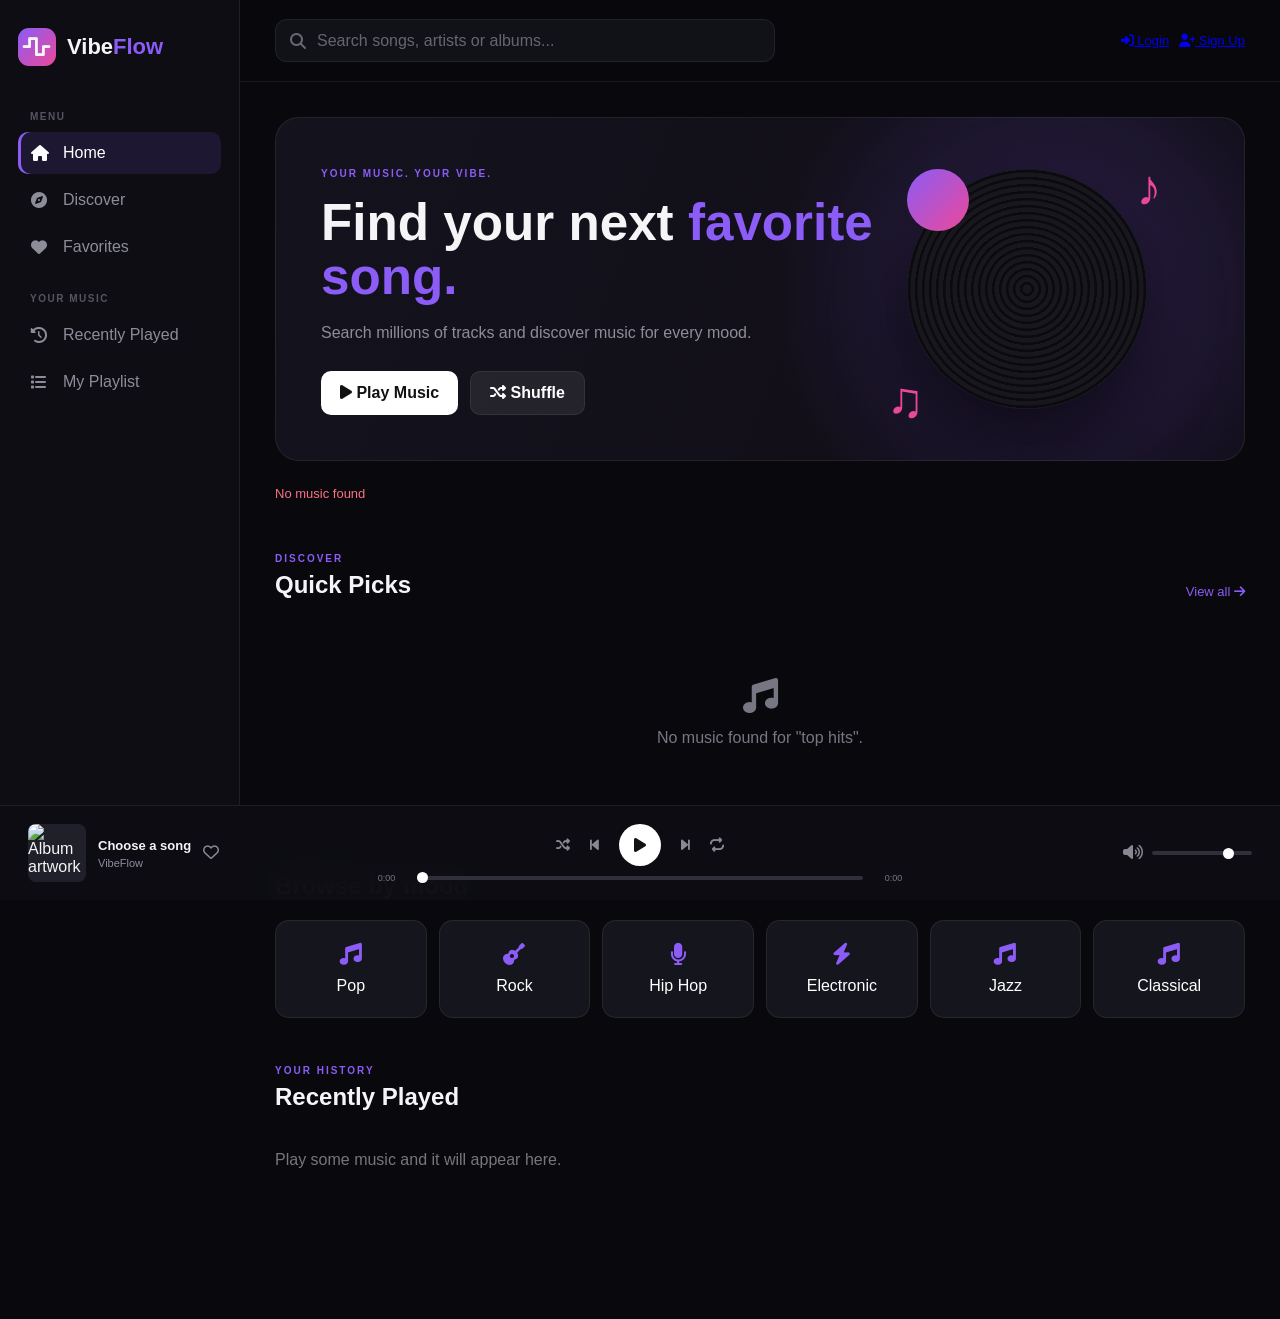
==== index.html @ 4b639535 "Update index.html" ====
<!DOCTYPE html>
<html lang="en">
<head>
    <meta charset="UTF-8">
    <meta name="viewport" content="width=device-width, initial-scale=1.0">

    <title>VibeFlow — Music Player</title>

    <link rel="stylesheet"
          href="https://cdnjs.cloudflare.com/ajax/libs/font-awesome/6.5.2/css/all.min.css">

    <link rel="stylesheet" href="style.css">
</head>

<body>

<div class="app">

    <!-- SIDEBAR -->
    <aside class="sidebar">

        <div class="logo">
            <div class="logo-icon">
                <i class="fa-solid fa-wave-square"></i>
            </div>
            <span>Vibe<span>Flow</span></span>
        </div>

        <nav>

            <p class="nav-title">MENU</p>

            <button class="nav-item active" data-page="home">
                <i class="fa-solid fa-house"></i>
                <span>Home</span>
            </button>

            <button class="nav-item" data-page="discover">
                <i class="fa-solid fa-compass"></i>
                <span>Discover</span>
            </button>

            <button class="nav-item" data-page="favorites">
                <i class="fa-solid fa-heart"></i>
                <span>Favorites</span>
            </button>

            <p class="nav-title">YOUR MUSIC</p>

            <button class="nav-item" data-page="recent">
                <i class="fa-solid fa-clock-rotate-left"></i>
                <span>Recently Played</span>
            </button>

            <button class="nav-item" data-page="playlist">
                <i class="fa-solid fa-list"></i>
                <span>My Playlist</span>
            </button>

        </nav>

        <div class="sidebar-bottom">
            <span>VibeFlow</span>
            <small>Music for your mood.</small>
        </div>

    </aside>


    <!-- MAIN -->
    <main class="main">

        <!-- HEADER -->
        <header class="header">

            <button class="mobile-menu" id="mobileMenu">
                <i class="fa-solid fa-bars"></i>
            </button>

            <div class="search">

                <i class="fa-solid fa-magnifying-glass"></i>

                <input
                    id="searchInput"
                    type="text"
                    placeholder="Search songs, artists or albums..."
                    autocomplete="off"
                >

                <button id="clearSearch" class="clear-search">
                    <i class="fa-solid fa-xmark"></i>
                </button>

            </div>

            <div class="profile">

    <a href="login.html" class="auth-link login-link">
        <i class="fa-solid fa-right-to-bracket"></i>
        Login
    </a>

    <a href="signup.html" class="auth-link signup-link">
        <i class="fa-solid fa-user-plus"></i>
        Sign Up
    </a>

</div>
        </header>


        <!-- CONTENT -->
        <div class="content">

            <!-- HERO -->
            <section class="hero">

                <div class="hero-text">

                    <span class="eyebrow">
                        YOUR MUSIC. YOUR VIBE.
                    </span>

                    <h1>
                        Find your next
                        <span>favorite song.</span>
                    </h1>

                    <p>
                        Search millions of tracks and discover
                        music for every mood.
                    </p>

                    <div class="hero-buttons">

                        <button id="heroPlay" class="primary-btn">
                            <i class="fa-solid fa-play"></i>
                            Play Music
                        </button>

                        <button id="heroShuffle" class="secondary-btn">
                            <i class="fa-solid fa-shuffle"></i>
                            Shuffle
                        </button>

                    </div>

                </div>

                <div class="hero-art">

                    <div class="vinyl">
                        <div class="vinyl-center"></div>
                    </div>

                    <div class="floating-note note-one">
                        ♪
                    </div>

                    <div class="floating-note note-two">
                        ♫
                    </div>

                </div>

            </section>


            <!-- STATUS -->
            <div id="status" class="status">
                <i class="fa-solid fa-circle-notch fa-spin"></i>
                Loading music...
            </div>


            <!-- QUICK PICKS -->
            <section class="section">

                <div class="section-heading">

                    <div>
                        <span class="section-label">
                            DISCOVER
                        </span>

                        <h2 id="sectionTitle">
                            Quick Picks
                        </h2>
                    </div>

                    <button id="viewAll">
                        View all
                        <i class="fa-solid fa-arrow-right"></i>
                    </button>

                </div>

                <div id="songGrid" class="song-grid"></div>

            </section>


            <!-- GENRES -->
            <section class="section">

                <div class="section-heading">

                    <div>
                        <span class="section-label">
                            EXPLORE
                        </span>

                        <h2>Browse by mood</h2>
                    </div>

                </div>

                <div class="genres">

                    <button data-search="Pop">
                        <i class="fa-solid fa-music"></i>
                        <span>Pop</span>
                    </button>

                    <button data-search="Rock">
                        <i class="fa-solid fa-guitar"></i>
                        <span>Rock</span>
                    </button>

                    <button data-search="Hip Hop">
                        <i class="fa-solid fa-microphone"></i>
                        <span>Hip Hop</span>
                    </button>

                    <button data-search="Electronic">
                        <i class="fa-solid fa-bolt"></i>
                        <span>Electronic</span>
                    </button>

                   <button data-search="Jazz">
    <i class="fa-solid fa-music"></i>
    <span>Jazz</span>
</button>
    
    

                    <button data-search="Classical">
                        <i class="fa-solid fa-music"></i>
                        <span>Classical</span>
                    </button>

                </div>

            </section>


            <!-- RECENT -->
            <section class="section">

                <div class="section-heading">

                    <div>
                        <span class="section-label">
                            YOUR HISTORY
                        </span>

                        <h2>Recently Played</h2>
                    </div>

                </div>

                <div id="recentList" class="recent-list"></div>

            </section>

        </div>

    </main>

</div>


<!-- PLAYER -->
<div class="player">

    <div class="now-playing">

        <img
            id="playerCover"
            src=""
            alt="Album artwork"
        >

        <div class="now-info">

            <strong id="playerTitle">
                Choose a song
            </strong>

            <span id="playerArtist">
                VibeFlow
            </span>

        </div>

        <button id="playerFavorite" class="icon-btn">
            <i class="fa-regular fa-heart"></i>
        </button>

    </div>


    <div class="player-center">

        <div class="controls">

            <button id="shuffleBtn" class="control">
                <i class="fa-solid fa-shuffle"></i>
            </button>

            <button id="previousBtn" class="control big">
                <i class="fa-solid fa-backward-step"></i>
            </button>

            <button id="playBtn" class="play-btn">
                <i class="fa-solid fa-play"></i>
            </button>

            <button id="nextBtn" class="control big">
                <i class="fa-solid fa-forward-step"></i>
            </button>

            <button id="repeatBtn" class="control">
                <i class="fa-solid fa-repeat"></i>
            </button>

        </div>

        <div class="progress-area">

            <span id="currentTime">0:00</span>

            <input
                id="progress"
                type="range"
                min="0"
                max="100"
                value="0"
            >

            <span id="duration">0:00</span>

        </div>

    </div>


    <div class="volume-area">

        <button id="muteBtn" class="icon-btn">
            <i class="fa-solid fa-volume-high"></i>
        </button>

        <input
            id="volume"
            type="range"
            min="0"
            max="1"
            step="0.01"
            value="0.8"
        >

    </div>

</div>


<!-- AUDIO -->
<audio id="audio" preload="metadata"></audio>


<script src="script.js"></script>

</body>
</html>
---- style.css ----
* {
    margin: 0;
    padding: 0;
    box-sizing: border-box;
}

:root {
    --bg: #09090d;
    --sidebar: #0d0d13;
    --card: #15151d;
    --card-hover: #1c1c27;
    --text: #f5f5f7;
    --muted: #8d8d9a;
    --purple: #8b5cf6;
    --pink: #ec4899;
    --border: rgba(255,255,255,.07);
}

body {
    font-family: Inter, Arial, sans-serif;
    background: var(--bg);
    color: var(--text);
    min-height: 100vh;
}

button,
input {
    font: inherit;
}

button {
    border: 0;
    cursor: pointer;
}

.app {
    display: flex;
    min-height: 100vh;
    padding-bottom: 95px;
}


/* SIDEBAR */

.sidebar {
    width: 240px;
    background: var(--sidebar);
    border-right: 1px solid var(--border);
    padding: 28px 18px;
    position: fixed;
    left: 0;
    top: 0;
    bottom: 0;
    z-index: 50;
}

.logo {
    display: flex;
    align-items: center;
    gap: 11px;
    font-size: 22px;
    font-weight: 800;
    margin-bottom: 45px;
}

.logo > span > span {
    color: var(--purple);
}

.logo-icon {
    width: 38px;
    height: 38px;
    display: grid;
    place-items: center;
    border-radius: 11px;
    background: linear-gradient(
        135deg,
        var(--purple),
        var(--pink)
    );
}

.nav-title {
    font-size: 10px;
    color: #555561;
    letter-spacing: 1.5px;
    font-weight: 700;
    margin: 25px 12px 10px;
}

.nav-item {
    width: 100%;
    display: flex;
    align-items: center;
    gap: 14px;
    padding: 12px 13px;
    margin-bottom: 5px;
    color: var(--muted);
    background: transparent;
    border-radius: 10px;
    text-align: left;
    transition: .2s;
}

.nav-item:hover,
.nav-item.active {
    background: rgba(139,92,246,.13);
    color: white;
}

.nav-item.active {
    box-shadow: inset 3px 0 var(--purple);
}

.nav-item i {
    width: 18px;
}

.sidebar-bottom {
    position: absolute;
    bottom: 30px;
    left: 25px;
    color: #555561;
    display: flex;
    flex-direction: column;
    gap: 5px;
}

.sidebar-bottom span {
    color: #aaaab5;
    font-size: 13px;
}

.sidebar-bottom small {
    font-size: 10px;
}


/* MAIN */

.main {
    margin-left: 240px;
    width: calc(100% - 240px);
}

.header {
    height: 82px;
    border-bottom: 1px solid var(--border);
    display: flex;
    align-items: center;
    justify-content: space-between;
    padding: 0 35px;
    position: sticky;
    top: 0;
    background: rgba(9,9,13,.88);
    backdrop-filter: blur(15px);
    z-index: 30;
}

.search {
    width: min(500px, 55%);
    height: 43px;
    border: 1px solid var(--border);
    background: #111118;
    border-radius: 12px;
    display: flex;
    align-items: center;
    padding: 0 14px;
    gap: 11px;
}

.search > i {
    color: #686874;
}

.search input {
    flex: 1;
    border: 0;
    outline: 0;
    color: white;
    background: transparent;
}

.search input::placeholder {
    color: #666673;
}

.clear-search {
    background: transparent;
    color: #777783;
    display: none;
}

.profile {
    display: flex;
    align-items: center;
    gap: 10px;
    color: #bbb;
    font-size: 13px;
}

.avatar {
    width: 34px;
    height: 34px;
    display: grid;
    place-items: center;
    border-radius: 50%;
    background: linear-gradient(
        135deg,
        #7c3aed,
        #ec4899
    );
    color: white;
    font-weight: 700;
}

.mobile-menu {
    display: none;
    background: transparent;
    color: white;
    font-size: 20px;
}


/* CONTENT */

.content {
    padding: 35px;
}

.hero {
    min-height: 310px;
    border: 1px solid var(--border);
    border-radius: 24px;
    overflow: hidden;
    position: relative;
    display: flex;
    align-items: center;
    padding: 45px;
    background:
        radial-gradient(
            circle at 80% 50%,
            rgba(139,92,246,.25),
            transparent 35%
        ),
        linear-gradient(
            110deg,
            #14121c,
            #100d17
        );
}

.hero-text {
    max-width: 600px;
    position: relative;
    z-index: 2;
}

.eyebrow,
.section-label {
    color: var(--purple);
    font-size: 10px;
    font-weight: 800;
    letter-spacing: 2px;
}

.hero h1 {
    font-size: clamp(35px, 4vw, 58px);
    line-height: 1.05;
    margin: 15px 0;
}

.hero h1 span {
    color: var(--purple);
}

.hero p {
    color: var(--muted);
    max-width: 480px;
    line-height: 1.7;
}

.hero-buttons {
    display: flex;
    gap: 12px;
    margin-top: 25px;
}

.primary-btn,
.secondary-btn {
    padding: 12px 19px;
    border-radius: 10px;
    font-weight: 700;
}

.primary-btn {
    background: white;
    color: #111;
}

.secondary-btn {
    color: white;
    background: rgba(255,255,255,.08);
    border: 1px solid var(--border);
}

.hero-art {
    position: absolute;
    right: 8%;
    width: 280px;
    height: 280px;
    display: grid;
    place-items: center;
}

.vinyl {
    width: 240px;
    height: 240px;
    border-radius: 50%;
    background:
        repeating-radial-gradient(
            circle,
            #17171d 0px,
            #17171d 4px,
            #0b0b0f 5px,
            #0b0b0f 7px
        );
    box-shadow: 0 30px 70px rgba(0,0,0,.6);
}

.vinyl-center {
    width: 62px;
    height: 62px;
    border-radius: 50%;
    background: linear-gradient(
        135deg,
        var(--purple),
        var(--pink)
    );
    position: absolute;
}

.floating-note {
    position: absolute;
    color: var(--pink);
    font-size: 50px;
}

.note-one {
    top: 10px;
    right: 5px;
}

.note-two {
    bottom: 0;
    left: 0;
}


/* STATUS */

.status {
    margin: 25px 0;
    color: var(--muted);
    font-size: 13px;
    min-height: 20px;
}

.status.success {
    color: #7dd3fc;
}

.status.error {
    color: #fb7185;
}


/* SECTIONS */

.section {
    margin-top: 42px;
}

.section-heading {
    display: flex;
    justify-content: space-between;
    align-items: end;
    margin-bottom: 20px;
}

.section-heading h2 {
    font-size: 24px;
    margin-top: 5px;
}

#viewAll {
    background: transparent;
    color: var(--purple);
    font-size: 13px;
}


/* SONG GRID */

.song-grid {
    display: grid;
    grid-template-columns:
        repeat(auto-fill, minmax(165px, 1fr));
    gap: 18px;
}

.song-card {
    min-width: 0;
    background: var(--card);
    border: 1px solid var(--border);
    border-radius: 15px;
    padding: 10px;
    position: relative;
    transition: .25s;
    cursor: pointer;
}

.song-card:hover {
    transform: translateY(-5px);
    background: var(--card-hover);
}

.song-image {
    aspect-ratio: 1;
    position: relative;
    border-radius: 10px;
    overflow: hidden;
    background: #20202a;
}

.song-image img {
    width: 100%;
    height: 100%;
    object-fit: cover;
}

.song-play {
    position: absolute;
    right: 10px;
    bottom: 10px;
    width: 42px;
    height: 42px;
    border-radius: 50%;
    color: #111;
    background: white;
    display: grid;
    place-items: center;
    opacity: 0;
    transform: translateY(8px);
    transition: .2s;
}

.song-card:hover .song-play {
    opacity: 1;
    transform: translateY(0);
}

.song-info {
    padding: 12px 3px 5px;
}

.song-info h3 {
    font-size: 14px;
    white-space: nowrap;
    overflow: hidden;
    text-overflow: ellipsis;
}

.song-info p {
    color: var(--muted);
    font-size: 12px;
    margin-top: 5px;
    white-space: nowrap;
    overflow: hidden;
    text-overflow: ellipsis;
}


/* GENRES */

.genres {
    display: grid;
    grid-template-columns:
        repeat(6, 1fr);
    gap: 12px;
}

.genres button {
    padding: 22px 12px;
    border-radius: 14px;
    color: white;
    background: var(--card);
    border: 1px solid var(--border);
    display: flex;
    flex-direction: column;
    gap: 12px;
    align-items: center;
    transition: .2s;
}

.genres button:hover {
    background: #211b31;
    transform: translateY(-3px);
}

.genres i {
    font-size: 22px;
    color: var(--purple);
}


/* RECENT */

.recent-list {
    display: flex;
    flex-direction: column;
    gap: 7px;
}

.recent-item {
    display: flex;
    align-items: center;
    gap: 14px;
    padding: 9px;
    border-radius: 10px;
    background: var(--card);
    cursor: pointer;
}

.recent-item:hover {
    background: var(--card-hover);
}

.recent-item img {
    width: 48px;
    height: 48px;
    border-radius: 7px;
    object-fit: cover;
}

.recent-info {
    display: flex;
    flex-direction: column;
    flex: 1;
    min-width: 0;
}

.recent-info strong {
    font-size: 13px;
    overflow: hidden;
    white-space: nowrap;
    text-overflow: ellipsis;
}

.recent-info span {
    color: var(--muted);
    font-size: 11px;
    margin-top: 4px;
}

.recent-item button {
    width: 35px;
    height: 35px;
    border-radius: 50%;
    color: white;
    background: #24242e;
}


/* PLAYER */

.player {
    position: fixed;
    left: 0;
    right: 0;
    bottom: 0;
    height: 95px;
    background: rgba(13,13,19,.96);
    backdrop-filter: blur(20px);
    border-top: 1px solid var(--border);
    z-index: 100;
    display: grid;
    grid-template-columns: 1fr 1.5fr 1fr;
    align-items: center;
    padding: 12px 28px;
}

.now-playing {
    display: flex;
    align-items: center;
    gap: 12px;
    min-width: 0;
}

.now-playing img {
    width: 58px;
    height: 58px;
    border-radius: 8px;
    object-fit: cover;
    background: #20202a;
}

.now-info {
    min-width: 0;
    display: flex;
    flex-direction: column;
}

.now-info strong {
    font-size: 13px;
    overflow: hidden;
    text-overflow: ellipsis;
    white-space: nowrap;
}

.now-info span {
    color: var(--muted);
    font-size: 11px;
    margin-top: 4px;
}

.icon-btn {
    background: transparent;
    color: #888894;
    font-size: 16px;
}

.icon-btn:hover,
.icon-btn.active {
    color: var(--pink);
}

.player-center {
    max-width: 650px;
    width: 100%;
    margin: auto;
}

.controls {
    display: flex;
    align-items: center;
    justify-content: center;
    gap: 20px;
}

.control {
    background: transparent;
    color: #888894;
    font-size: 14px;
}

.control:hover {
    color: white;
}

.control.active {
    color: var(--purple);
}

.play-btn {
    width: 42px;
    height: 42px;
    border-radius: 50%;
    background: white;
    color: #111;
    display: grid;
    place-items: center;
}

.progress-area {
    display: flex;
    align-items: center;
    gap: 9px;
    margin-top: 7px;
}

.progress-area span {
    color: #777783;
    font-size: 9px;
    min-width: 30px;
}

.progress-area span:last-child {
    text-align: right;
}

input[type="range"] {
    appearance: none;
    height: 4px;
    border-radius: 10px;
    background: #30303a;
    outline: none;
}

input[type="range"]::-webkit-slider-thumb {
    appearance: none;
    width: 11px;
    height: 11px;
    border-radius: 50%;
    background: white;
}

.progress-area input {
    flex: 1;
}

.volume-area {
    display: flex;
    align-items: center;
    justify-content: end;
    gap: 9px;
}

.volume-area input {
    width: 100px;
}


/* MOBILE */

@media (max-width: 900px) {

    .sidebar {
        transform: translateX(-100%);
        transition: .25s;
    }

    .sidebar.open {
        transform: translateX(0);
    }

    .main {
        margin-left: 0;
        width: 100%;
    }

    .mobile-menu {
        display: block;
    }

    .header {
        padding: 0 18px;
        gap: 12px;
    }

    .search {
        width: 100%;
    }

    .profile span {
        display: none;
    }

    .hero-art {
        opacity: .3;
        right: 0;
    }

    .content {
        padding: 20px;
    }

    .genres {
        grid-template-columns:
            repeat(3, 1fr);
    }

    .player {
        grid-template-columns: 1fr 1.5fr;
    }

    .volume-area {
        display: none;
    }

}


@media (max-width: 600px) {

    .header {
        height: 70px;
    }

    .hero {
        min-height: 390px;
        padding: 28px;
        align-items: start;
    }

    .hero-art {
        top: 175px;
        right: 50%;
        transform: translateX(50%);
        opacity: .25;
    }

    .hero h1 {
        font-size: 38px;
    }

    .hero-buttons {
        position: relative;
        z-index: 5;
    }

    .song-grid {
        grid-template-columns:
            repeat(2, 1fr);
        gap: 12px;
    }

    .genres {
        grid-template-columns:
            repeat(2, 1fr);
    }

    .player {
        height: 83px;
        padding: 8px 12px;
        grid-template-columns: 1fr 1fr;
    }

    .now-playing img {
        width: 48px;
        height: 48px;
    }

    .player-center {
        width: auto;
    }

    .controls {
        gap: 10px;
    }

    .control:nth-child(1),
    .control:nth-child(5) {
        display: none;
    }

    .progress-area {
        display: none;
    }

    .play-btn {
        width: 38px;
        height: 38px;
    }

    .now-playing .icon-btn {
        display: none;
    }

}

.music-badge {
    position: absolute;
    top: 8px;
    left: 8px;
    padding: 5px 7px;
    border-radius: 6px;
    font-size: 8px;
    font-weight: 800;
    letter-spacing: .5px;
    z-index: 2;
    background: rgba(0,0,0,.7);
    backdrop-filter: blur(8px);
}

.music-badge.full {
    color: #86efac;
}

.music-badge.preview {
    color: #c4b5fd;
}

.card-heart {
    position: absolute;
    right: 13px;
    bottom: 13px;
    width: 30px;
    height: 30px;
    border-radius: 50%;
    background: rgba(0,0,0,.55);
    color: #aaa;
    z-index: 3;
}

.card-heart.liked {
    color: #ec4899;
}
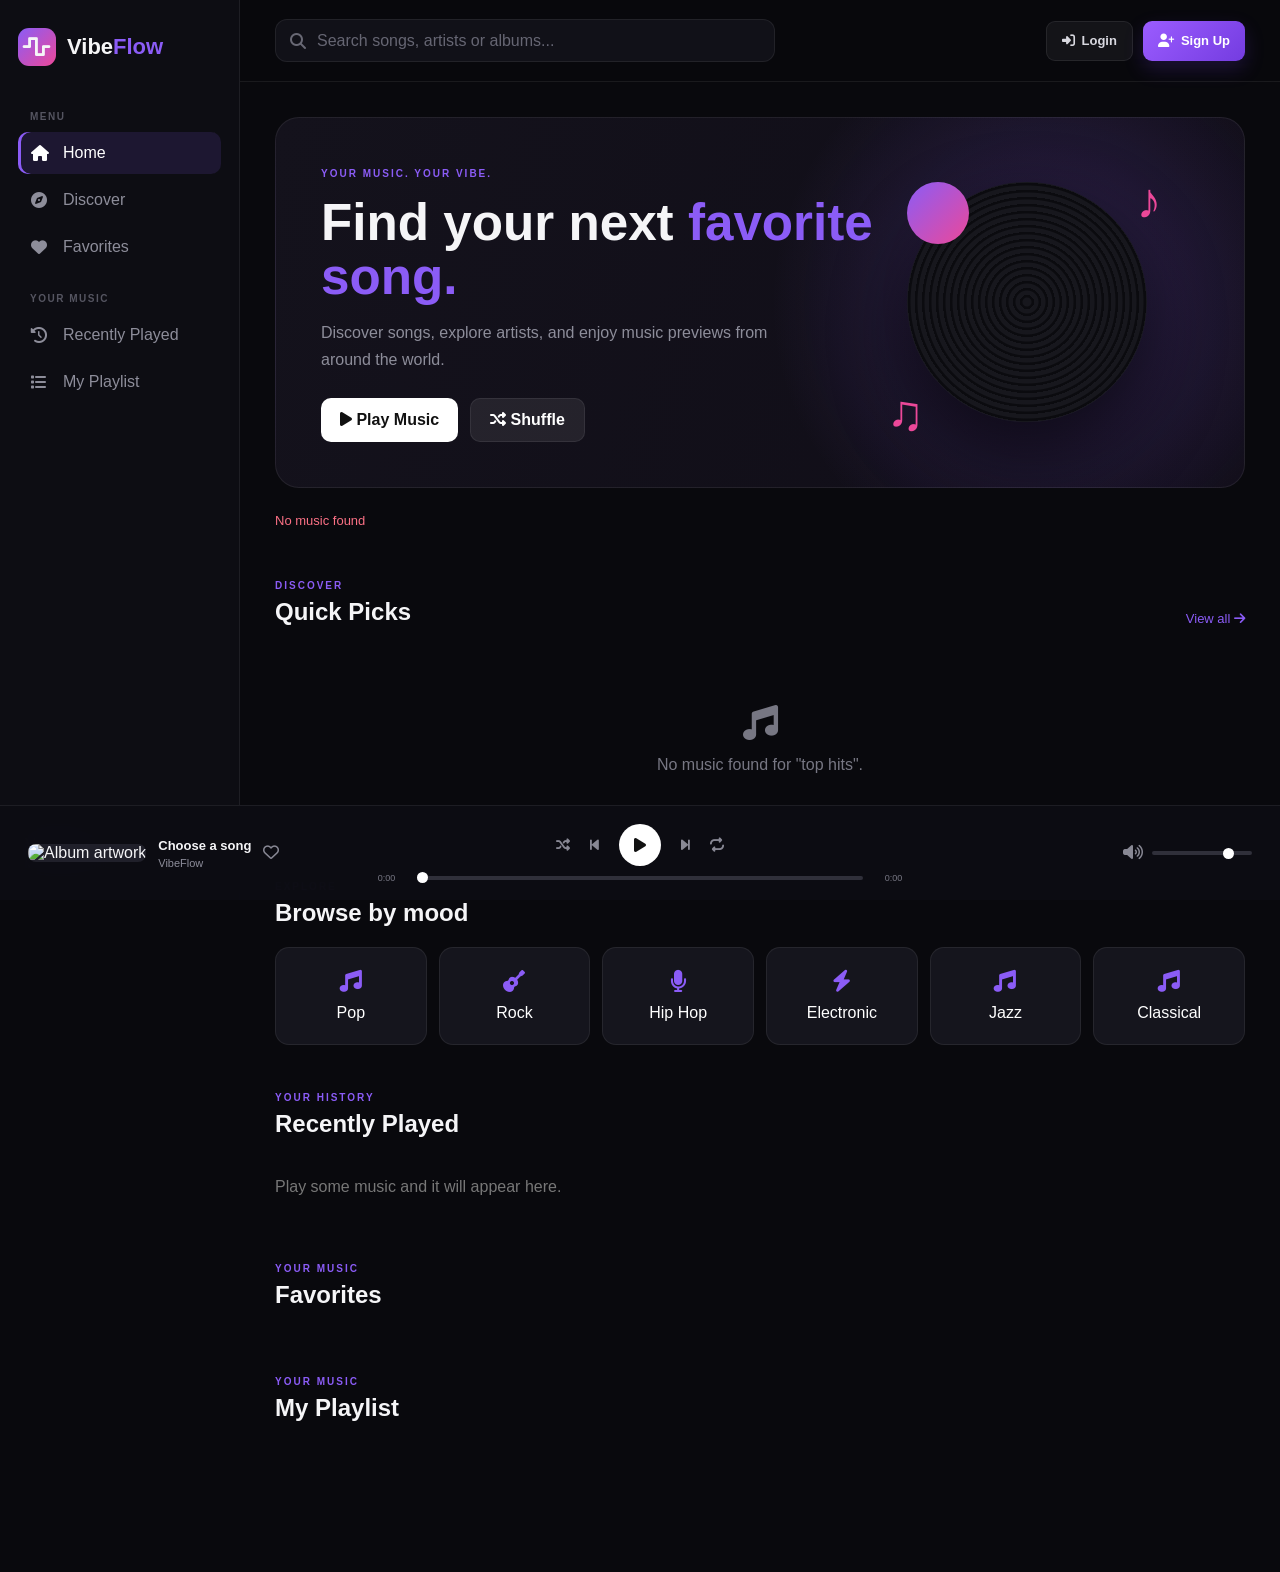
==== commit c9a772a2: "Update index.html" ====
--- a/index.html
+++ b/index.html
@@ -1,81 +1,143 @@
 <!DOCTYPE html>
 <html lang="en">
 <head>
+
     <meta charset="UTF-8">
-    <meta name="viewport" content="width=device-width, initial-scale=1.0">
+
+    <meta
+        name="viewport"
+        content="width=device-width, initial-scale=1, viewport-fit=cover"
+    >
+
+    <meta
+        name="theme-color"
+        content="#09080d"
+    >
 
     <title>VibeFlow — Music Player</title>
 
-    <link rel="stylesheet"
-          href="https://cdnjs.cloudflare.com/ajax/libs/font-awesome/6.5.2/css/all.min.css">
+    <link
+        rel="stylesheet"
+        href="https://cdnjs.cloudflare.com/ajax/libs/font-awesome/6.5.2/css/all.min.css"
+    >
 
     <link rel="stylesheet" href="style.css">
+
 </head>
 
 <body>
 
 <div class="app">
 
-    <!-- SIDEBAR -->
-    <aside class="sidebar">
+    <!-- ================= SIDEBAR ================= -->
+
+    <aside class="sidebar" id="sidebar">
 
         <div class="logo">
+
             <div class="logo-icon">
                 <i class="fa-solid fa-wave-square"></i>
             </div>
-            <span>Vibe<span>Flow</span></span>
+
+            <span>
+                Vibe<span>Flow</span>
+            </span>
+
         </div>
 
+
         <nav>
 
             <p class="nav-title">MENU</p>
 
-            <button class="nav-item active" data-page="home">
+            <button
+                class="nav-item active"
+                data-page="home"
+            >
                 <i class="fa-solid fa-house"></i>
                 <span>Home</span>
             </button>
 
-            <button class="nav-item" data-page="discover">
+
+            <button
+                class="nav-item"
+                data-page="discover"
+            >
                 <i class="fa-solid fa-compass"></i>
                 <span>Discover</span>
             </button>
 
-            <button class="nav-item" data-page="favorites">
+
+            <button
+                class="nav-item"
+                data-page="favorites"
+            >
                 <i class="fa-solid fa-heart"></i>
                 <span>Favorites</span>
             </button>
 
+
             <p class="nav-title">YOUR MUSIC</p>
 
-            <button class="nav-item" data-page="recent">
+
+            <button
+                class="nav-item"
+                data-page="recent"
+            >
                 <i class="fa-solid fa-clock-rotate-left"></i>
                 <span>Recently Played</span>
             </button>
 
-            <button class="nav-item" data-page="playlist">
+
+            <button
+                class="nav-item"
+                data-page="playlist"
+            >
                 <i class="fa-solid fa-list"></i>
                 <span>My Playlist</span>
             </button>
 
         </nav>
 
+
         <div class="sidebar-bottom">
-            <span>VibeFlow</span>
-            <small>Music for your mood.</small>
+
+            <strong>VibeFlow</strong>
+
+            <small>
+                Music for your mood.
+            </small>
+
         </div>
 
     </aside>
 
 
-    <!-- MAIN -->
+    <!-- MOBILE OVERLAY -->
+
+    <div
+        class="sidebar-overlay"
+        id="sidebarOverlay"
+    ></div>
+
+
+    <!-- ================= MAIN ================= -->
+
     <main class="main">
 
+
         <!-- HEADER -->
+
         <header class="header">
 
-            <button class="mobile-menu" id="mobileMenu">
+            <button
+                class="mobile-menu"
+                id="mobileMenu"
+                aria-label="Open menu"
+            >
                 <i class="fa-solid fa-bars"></i>
             </button>
+
 
             <div class="search">
 
@@ -83,37 +145,56 @@
 
                 <input
                     id="searchInput"
-                    type="text"
+                    type="search"
                     placeholder="Search songs, artists or albums..."
                     autocomplete="off"
+                    enterkeyhint="search"
                 >
 
-                <button id="clearSearch" class="clear-search">
+                <button
+                    id="clearSearch"
+                    class="clear-search"
+                    aria-label="Clear search"
+                >
                     <i class="fa-solid fa-xmark"></i>
                 </button>
 
             </div>
 
-            <div class="profile">
-
-    <a href="login.html" class="auth-link login-link">
-        <i class="fa-solid fa-right-to-bracket"></i>
-        Login
-    </a>
-
-    <a href="signup.html" class="auth-link signup-link">
-        <i class="fa-solid fa-user-plus"></i>
-        Sign Up
-    </a>
-
-</div>
+
+            <!-- AUTH -->
+
+            <div class="profile" id="profileArea">
+
+                <a
+                    href="login.html"
+                    class="auth-link login-link"
+                >
+                    <i class="fa-solid fa-right-to-bracket"></i>
+                    <span>Login</span>
+                </a>
+
+
+                <a
+                    href="signup.html"
+                    class="auth-link signup-link"
+                >
+                    <i class="fa-solid fa-user-plus"></i>
+                    <span>Sign Up</span>
+                </a>
+
+            </div>
+
         </header>
 
 
-        <!-- CONTENT -->
+        <!-- ================= CONTENT ================= -->
+
         <div class="content">
 
+
             <!-- HERO -->
+
             <section class="hero">
 
                 <div class="hero-text">
@@ -121,25 +202,36 @@
                     <span class="eyebrow">
                         YOUR MUSIC. YOUR VIBE.
                     </span>
+
 
                     <h1>
                         Find your next
                         <span>favorite song.</span>
                     </h1>
 
+
                     <p>
-                        Search millions of tracks and discover
-                        music for every mood.
+                        Discover songs, explore artists,
+                        and enjoy music previews from around
+                        the world.
                     </p>
 
+
                     <div class="hero-buttons">
 
-                        <button id="heroPlay" class="primary-btn">
+                        <button
+                            id="heroPlay"
+                            class="primary-btn"
+                        >
                             <i class="fa-solid fa-play"></i>
                             Play Music
                         </button>
 
-                        <button id="heroShuffle" class="secondary-btn">
+
+                        <button
+                            id="heroShuffle"
+                            class="secondary-btn"
+                        >
                             <i class="fa-solid fa-shuffle"></i>
                             Shuffle
                         </button>
@@ -148,11 +240,20 @@
 
                 </div>
 
+
                 <div class="hero-art">
 
                     <div class="vinyl">
+
+                        <div class="vinyl-line line-1"></div>
+                        <div class="vinyl-line line-2"></div>
+                        <div class="vinyl-line line-3"></div>
+                        <div class="vinyl-line line-4"></div>
+
                         <div class="vinyl-center"></div>
-                    </div>
+
+                    </div>
+
 
                     <div class="floating-note note-one">
                         ♪
@@ -168,18 +269,24 @@
 
 
             <!-- STATUS -->
-            <div id="status" class="status">
+
+            <div
+                id="status"
+                class="status"
+            >
                 <i class="fa-solid fa-circle-notch fa-spin"></i>
                 Loading music...
             </div>
 
 
-            <!-- QUICK PICKS -->
+            <!-- ================= SONGS ================= -->
+
             <section class="section">
 
                 <div class="section-heading">
 
                     <div>
+
                         <span class="section-label">
                             DISCOVER
                         </span>
@@ -187,67 +294,103 @@
                         <h2 id="sectionTitle">
                             Quick Picks
                         </h2>
-                    </div>
-
-                    <button id="viewAll">
+
+                    </div>
+
+
+                    <button
+                        id="viewAll"
+                        class="view-all"
+                    >
                         View all
                         <i class="fa-solid fa-arrow-right"></i>
                     </button>
 
                 </div>
 
-                <div id="songGrid" class="song-grid"></div>
+
+                <div
+                    id="songGrid"
+                    class="song-grid"
+                ></div>
 
             </section>
 
 
-            <!-- GENRES -->
+            <!-- ================= GENRES ================= -->
+
             <section class="section">
 
                 <div class="section-heading">
 
                     <div>
+
                         <span class="section-label">
                             EXPLORE
                         </span>
 
-                        <h2>Browse by mood</h2>
-                    </div>
-
-                </div>
+                        <h2>
+                            Browse by mood
+                        </h2>
+
+                    </div>
+
+                </div>
+
 
                 <div class="genres">
 
                     <button data-search="Pop">
+
                         <i class="fa-solid fa-music"></i>
+
                         <span>Pop</span>
+
                     </button>
 
+
                     <button data-search="Rock">
+
                         <i class="fa-solid fa-guitar"></i>
+
                         <span>Rock</span>
+
                     </button>
 
+
                     <button data-search="Hip Hop">
+
                         <i class="fa-solid fa-microphone"></i>
+
                         <span>Hip Hop</span>
+
                     </button>
 
+
                     <button data-search="Electronic">
+
                         <i class="fa-solid fa-bolt"></i>
+
                         <span>Electronic</span>
+
                     </button>
 
-                   <button data-search="Jazz">
-    <i class="fa-solid fa-music"></i>
-    <span>Jazz</span>
-</button>
-    
-    
+
+                    <button data-search="Jazz">
+
+                        <i class="fa-solid fa-music"></i>
+
+                        <span>Jazz</span>
+
+                    </button>
+
 
                     <button data-search="Classical">
+
                         <i class="fa-solid fa-music"></i>
+
                         <span>Classical</span>
+
                     </button>
 
                 </div>
@@ -255,25 +398,92 @@
             </section>
 
 
-            <!-- RECENT -->
+            <!-- ================= RECENT ================= -->
+
             <section class="section">
 
                 <div class="section-heading">
 
                     <div>
+
                         <span class="section-label">
                             YOUR HISTORY
                         </span>
 
-                        <h2>Recently Played</h2>
-                    </div>
-
-                </div>
-
-                <div id="recentList" class="recent-list"></div>
+                        <h2>
+                            Recently Played
+                        </h2>
+
+                    </div>
+
+                </div>
+
+
+                <div
+                    id="recentList"
+                    class="recent-list"
+                ></div>
 
             </section>
 
+
+            <!-- ================= FAVORITES ================= -->
+
+            <section class="section hidden-section" id="favoritesSection">
+
+                <div class="section-heading">
+
+                    <div>
+
+                        <span class="section-label">
+                            YOUR MUSIC
+                        </span>
+
+                        <h2>
+                            Favorites
+                        </h2>
+
+                    </div>
+
+                </div>
+
+
+                <div
+                    id="favoritesList"
+                    class="song-grid"
+                ></div>
+
+            </section>
+
+
+            <!-- ================= PLAYLIST ================= -->
+
+            <section class="section hidden-section" id="playlistSection">
+
+                <div class="section-heading">
+
+                    <div>
+
+                        <span class="section-label">
+                            YOUR MUSIC
+                        </span>
+
+                        <h2>
+                            My Playlist
+                        </h2>
+
+                    </div>
+
+                </div>
+
+
+                <div
+                    id="playlistList"
+                    class="song-grid"
+                ></div>
+
+            </section>
+
         </div>
 
     </main>
@@ -281,16 +491,23 @@
 </div>
 
 
-<!-- PLAYER -->
-<div class="player">
+<!-- ================= PLAYER ================= -->
+
+<div class="player" id="player">
+
 
     <div class="now-playing">
 
-        <img
-            id="playerCover"
-            src=""
-            alt="Album artwork"
-        >
+        <div class="player-cover-wrap">
+
+            <img
+                id="playerCover"
+                src=""
+                alt="Album artwork"
+            >
+
+        </div>
+
 
         <div class="now-info">
 
@@ -304,7 +521,12 @@
 
         </div>
 
-        <button id="playerFavorite" class="icon-btn">
+
+        <button
+            id="playerFavorite"
+            class="icon-btn"
+            aria-label="Favorite"
+        >
             <i class="fa-regular fa-heart"></i>
         </button>
 
@@ -313,33 +535,62 @@
 
     <div class="player-center">
 
+
         <div class="controls">
 
-            <button id="shuffleBtn" class="control">
+            <button
+                id="shuffleBtn"
+                class="control"
+                aria-label="Shuffle"
+            >
                 <i class="fa-solid fa-shuffle"></i>
             </button>
 
-            <button id="previousBtn" class="control big">
+
+            <button
+                id="previousBtn"
+                class="control big"
+                aria-label="Previous"
+            >
                 <i class="fa-solid fa-backward-step"></i>
             </button>
 
-            <button id="playBtn" class="play-btn">
+
+            <button
+                id="playBtn"
+                class="play-btn"
+                aria-label="Play"
+            >
                 <i class="fa-solid fa-play"></i>
             </button>
 
-            <button id="nextBtn" class="control big">
+
+            <button
+                id="nextBtn"
+                class="control big"
+                aria-label="Next"
+            >
                 <i class="fa-solid fa-forward-step"></i>
             </button>
 
-            <button id="repeatBtn" class="control">
+
+            <button
+                id="repeatBtn"
+                class="control"
+                aria-label="Repeat"
+            >
                 <i class="fa-solid fa-repeat"></i>
             </button>
 
         </div>
 
+
         <div class="progress-area">
 
-            <span id="currentTime">0:00</span>
+            <span id="currentTime">
+                0:00
+            </span>
+
 
             <input
                 id="progress"
@@ -347,9 +598,14 @@
                 min="0"
                 max="100"
                 value="0"
-            >
-
-            <span id="duration">0:00</span>
+                step="0.1"
+                aria-label="Song progress"
+            >
+
+
+            <span id="duration">
+                0:00
+            </span>
 
         </div>
 
@@ -358,9 +614,14 @@
 
     <div class="volume-area">
 
-        <button id="muteBtn" class="icon-btn">
+        <button
+            id="muteBtn"
+            class="icon-btn"
+            aria-label="Mute"
+        >
             <i class="fa-solid fa-volume-high"></i>
         </button>
+
 
         <input
             id="volume"
@@ -369,6 +630,7 @@
             max="1"
             step="0.01"
             value="0.8"
+            aria-label="Volume"
         >
 
     </div>
@@ -377,8 +639,14 @@
 
 
 <!-- AUDIO -->
-<audio id="audio" preload="metadata"></audio>
-
+
+<audio
+    id="audio"
+    preload="metadata"
+></audio>
+
+
+<!-- SCRIPT -->
 
 <script src="script.js"></script>
 
--- a/style.css
+++ b/style.css
@@ -897,3 +897,104 @@
     color: #ec4899;
 }
 
+/* =========================
+   AUTH BUTTONS
+========================= */
+
+.profile {
+    display: flex;
+    align-items: center;
+    gap: 10px;
+}
+
+.auth-link {
+    display: inline-flex;
+    align-items: center;
+    justify-content: center;
+    gap: 7px;
+
+    height: 40px;
+    padding: 0 15px;
+
+    border-radius: 9px;
+
+    text-decoration: none;
+
+    font-size: 13px;
+    font-weight: 600;
+
+    transition: all 0.2s ease;
+}
+
+.login-link {
+    color: #d8d8df;
+
+    background: rgba(255, 255, 255, 0.05);
+
+    border: 1px solid rgba(255, 255, 255, 0.08);
+}
+
+.login-link:hover {
+    color: white;
+
+    background: rgba(255, 255, 255, 0.09);
+
+    transform: translateY(-1px);
+}
+
+.signup-link {
+    color: white;
+
+    background: linear-gradient(
+        135deg,
+        #9b5cff,
+        #743ce0
+    );
+
+    box-shadow:
+        0 8px 20px rgba(116, 60, 224, 0.2);
+}
+
+.signup-link:hover {
+    transform: translateY(-1px);
+
+    box-shadow:
+        0 10px 25px rgba(116, 60, 224, 0.3);
+}
+
+@media (max-width: 600px) {
+
+    .auth-link {
+        width: 40px;
+        padding: 0;
+    }
+
+    .auth-link span {
+        display: none;
+    }
+
+    .login-link {
+        font-size: 0;
+    }
+
+    .login-link i,
+    .signup-link i {
+        font-size: 14px;
+    }
+
+}
+
+@media (max-width: 600px) {
+
+    .auth-link {
+        width: 40px;
+        height: 40px;
+        padding: 0;
+        font-size: 0;
+    }
+
+    .auth-link i {
+        font-size: 14px;
+    }
+
+}
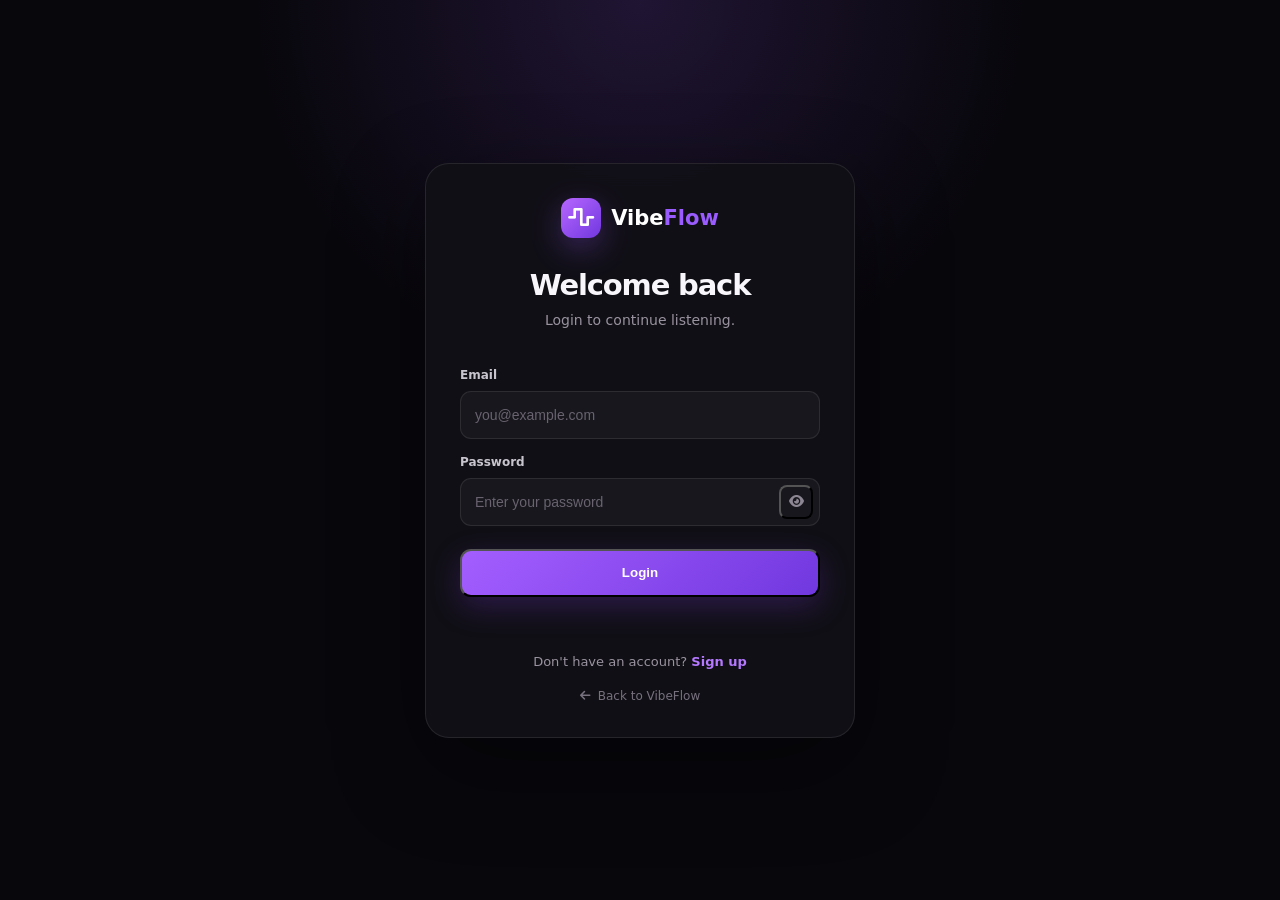
==== commit 43956011: "Update index.html" ====
--- a/index.html
+++ b/index.html
@@ -1,6 +1,11 @@
 <!DOCTYPE html>
 <html lang="en">
 <head>
+    <script>
+    if (!sessionStorage.getItem("vibeflowCurrentUser")) {
+        window.location.replace("login.html");
+    }
+</script>
 
     <meta charset="UTF-8">
 
--- a/style.css
+++ b/style.css
@@ -1,1000 +1,2515 @@
+/* =========================================================
+   VIBEFLOW
+   Modern responsive music player
+========================================================= */
+
+
+/* ================= ROOT ================= */
+
+:root {
+
+    --bg:
+        #08070c;
+
+    --panel:
+        #101016;
+
+    --panel-2:
+        #15131c;
+
+    --border:
+        rgba(255,255,255,0.08);
+
+    --text:
+        #f7f5fa;
+
+    --muted:
+        #96929f;
+
+    --purple:
+        #9b5cff;
+
+    --purple-2:
+        #7138df;
+
+    --pink:
+        #e86bd6;
+
+    --danger:
+        #ff5577;
+
+    --shadow:
+        0 20px 60px rgba(0,0,0,0.35);
+
+    --sidebar:
+        250px;
+
+    --player:
+        92px;
+
+    --radius:
+        18px;
+}
+
+
+/* ================= RESET ================= */
+
 * {
+    box-sizing: border-box;
     margin: 0;
     padding: 0;
-    box-sizing: border-box;
-}
-
-:root {
-    --bg: #09090d;
-    --sidebar: #0d0d13;
-    --card: #15151d;
-    --card-hover: #1c1c27;
-    --text: #f5f5f7;
-    --muted: #8d8d9a;
-    --purple: #8b5cf6;
-    --pink: #ec4899;
-    --border: rgba(255,255,255,.07);
-}
+}
+
+
+html {
+    width: 100%;
+    min-height: 100%;
+    background: var(--bg);
+    scroll-behavior: smooth;
+}
+
 
 body {
-    font-family: Inter, Arial, sans-serif;
-    background: var(--bg);
+
+    width: 100%;
+    min-height: 100vh;
+
+    background:
+        radial-gradient(
+            circle at 70% 0%,
+            rgba(155,92,255,0.07),
+            transparent 30%
+        ),
+        var(--bg);
+
     color: var(--text);
-    min-height: 100vh;
-}
+
+    font-family:
+        Inter,
+        ui-sans-serif,
+        system-ui,
+        -apple-system,
+        BlinkMacSystemFont,
+        "Segoe UI",
+        sans-serif;
+
+    overflow-x: hidden;
+
+    -webkit-font-smoothing: antialiased;
+}
+
 
 button,
 input {
     font: inherit;
 }
 
+
 button {
     border: 0;
     cursor: pointer;
 }
 
+
+a {
+    color: inherit;
+}
+
+
+img {
+    display: block;
+    max-width: 100%;
+}
+
+
+.hidden-section {
+    display: none !important;
+}
+
+
+/* =========================================================
+   APP
+========================================================= */
+
 .app {
-    display: flex;
     min-height: 100vh;
-    padding-bottom: 95px;
-}
-
-
-/* SIDEBAR */
+    width: 100%;
+}
+
+
+/* =========================================================
+   SIDEBAR
+========================================================= */
 
 .sidebar {
-    width: 240px;
-    background: var(--sidebar);
-    border-right: 1px solid var(--border);
-    padding: 28px 18px;
+
     position: fixed;
+
     left: 0;
     top: 0;
     bottom: 0;
-    z-index: 50;
-}
+
+    width: var(--sidebar);
+
+    background:
+        rgba(10,9,14,0.97);
+
+    border-right:
+        1px solid var(--border);
+
+    z-index: 1500;
+
+    display: flex;
+    flex-direction: column;
+
+    padding: 28px 18px;
+}
+
 
 .logo {
+
     display: flex;
     align-items: center;
-    gap: 11px;
-    font-size: 22px;
+
+    gap: 12px;
+
+    padding: 0 2px;
+
+    margin-bottom: 48px;
+
+    font-size: 21px;
     font-weight: 800;
-    margin-bottom: 45px;
-}
+}
+
 
 .logo > span > span {
     color: var(--purple);
 }
 
+
 .logo-icon {
-    width: 38px;
-    height: 38px;
+
+    width: 40px;
+    height: 40px;
+
     display: grid;
     place-items: center;
-    border-radius: 11px;
-    background: linear-gradient(
-        135deg,
-        var(--purple),
-        var(--pink)
-    );
-}
+
+    border-radius: 12px;
+
+    background:
+        linear-gradient(
+            135deg,
+            #b766ff,
+            #7b3be4
+        );
+
+    color: white;
+
+    box-shadow:
+        0 8px 30px rgba(145,72,235,0.35);
+}
+
 
 .nav-title {
+
+    margin:
+        0 0 12px
+        12px;
+
+    color:
+        #77727f;
+
     font-size: 10px;
-    color: #555561;
-    letter-spacing: 1.5px;
-    font-weight: 700;
-    margin: 25px 12px 10px;
-}
+
+    letter-spacing:
+        0.18em;
+
+    font-weight: 800;
+}
+
+
+.nav-title:not(:first-child) {
+    margin-top: 32px;
+}
+
 
 .nav-item {
+
     width: 100%;
+
     display: flex;
     align-items: center;
+
     gap: 14px;
-    padding: 12px 13px;
+
+    padding:
+        13px 14px;
+
     margin-bottom: 5px;
-    color: var(--muted);
+
+    border-radius: 12px;
+
     background: transparent;
-    border-radius: 10px;
+
+    color: #aaa6b2;
+
     text-align: left;
-    transition: .2s;
-}
-
-.nav-item:hover,
+
+    transition:
+        0.2s ease;
+}
+
+
+.nav-item i {
+    width: 20px;
+    text-align: center;
+}
+
+
+.nav-item:hover {
+    color: white;
+    background: rgba(255,255,255,0.05);
+}
+
+
 .nav-item.active {
-    background: rgba(139,92,246,.13);
+
     color: white;
-}
-
-.nav-item.active {
-    box-shadow: inset 3px 0 var(--purple);
-}
-
-.nav-item i {
-    width: 18px;
-}
+
+    background:
+        linear-gradient(
+            135deg,
+            rgba(155,92,255,0.22),
+            rgba(113,56,223,0.12)
+        );
+
+    box-shadow:
+        inset 3px 0 0 var(--purple);
+}
+
 
 .sidebar-bottom {
-    position: absolute;
-    bottom: 30px;
-    left: 25px;
-    color: #555561;
+
+    margin-top: auto;
+
+    padding:
+        16px 12px;
+
+    border-top:
+        1px solid var(--border);
+
     display: flex;
     flex-direction: column;
-    gap: 5px;
-}
-
-.sidebar-bottom span {
-    color: #aaaab5;
+
+    gap: 4px;
+}
+
+
+.sidebar-bottom strong {
     font-size: 13px;
 }
 
+
 .sidebar-bottom small {
-    font-size: 10px;
-}
-
-
-/* MAIN */
+    color: var(--muted);
+    font-size: 11px;
+}
+
+
+/* =========================================================
+   OVERLAY
+========================================================= */
+
+.sidebar-overlay {
+    display: none;
+}
+
+
+/* =========================================================
+   MAIN
+========================================================= */
 
 .main {
-    margin-left: 240px;
-    width: calc(100% - 240px);
-}
+
+    margin-left:
+        var(--sidebar);
+
+    min-height: 100vh;
+
+    padding-bottom:
+        calc(var(--player) + 24px);
+
+    min-width: 0;
+}
+
+
+/* =========================================================
+   HEADER
+========================================================= */
 
 .header {
+
+    position: sticky;
+
+    top: 0;
+
+    z-index: 1000;
+
     height: 82px;
-    border-bottom: 1px solid var(--border);
+
     display: flex;
     align-items: center;
-    justify-content: space-between;
-    padding: 0 35px;
-    position: sticky;
-    top: 0;
-    background: rgba(9,9,13,.88);
-    backdrop-filter: blur(15px);
-    z-index: 30;
-}
+
+    gap: 14px;
+
+    padding:
+        16px 32px;
+
+    background:
+        rgba(8,7,12,0.88);
+
+    backdrop-filter:
+        blur(18px);
+
+    -webkit-backdrop-filter:
+        blur(18px);
+
+    border-bottom:
+        1px solid var(--border);
+}
+
+
+.mobile-menu {
+
+    display: none;
+
+    width: 42px;
+    height: 42px;
+
+    border-radius: 12px;
+
+    background:
+        rgba(255,255,255,0.06);
+
+    color: white;
+}
+
+
+/* =========================================================
+   SEARCH
+========================================================= */
 
 .search {
-    width: min(500px, 55%);
-    height: 43px;
-    border: 1px solid var(--border);
-    background: #111118;
-    border-radius: 12px;
+
+    position: relative;
+
+    width: min(650px, 100%);
+
+    min-width: 0;
+
+    height: 48px;
+
     display: flex;
     align-items: center;
-    padding: 0 14px;
-    gap: 11px;
-}
+
+    border:
+        1px solid var(--border);
+
+    border-radius: 13px;
+
+    background:
+        rgba(255,255,255,0.025);
+
+    transition:
+        border-color 0.2s ease,
+        box-shadow 0.2s ease;
+}
+
+
+.search:focus-within {
+
+    border-color:
+        rgba(155,92,255,0.6);
+
+    box-shadow:
+        0 0 0 4px
+        rgba(155,92,255,0.08);
+}
+
 
 .search > i {
-    color: #686874;
-}
+
+    margin-left: 16px;
+
+    color: #817d89;
+
+    flex-shrink: 0;
+}
+
 
 .search input {
-    flex: 1;
+
+    width: 100%;
+    min-width: 0;
+
+    height: 100%;
+
+    padding:
+        0 44px 0 12px;
+
+    outline: 0;
+
     border: 0;
-    outline: 0;
+
+    background: transparent;
+
     color: white;
+
+    font-size: 14px;
+}
+
+
+.search input::placeholder {
+    color: #686470;
+}
+
+
+.clear-search {
+
+    position: absolute;
+
+    right: 8px;
+
+    width: 32px;
+    height: 32px;
+
+    display: grid;
+    place-items: center;
+
+    border-radius: 8px;
+
+    color: #99949f;
+
     background: transparent;
-}
-
-.search input::placeholder {
-    color: #666673;
-}
-
-.clear-search {
-    background: transparent;
-    color: #777783;
-    display: none;
-}
+
+    opacity: 0;
+
+    pointer-events: none;
+}
+
+
+.clear-search.visible {
+
+    opacity: 1;
+
+    pointer-events: auto;
+}
+
+
+/* =========================================================
+   AUTH
+========================================================= */
 
 .profile {
+
+    margin-left: auto;
+
     display: flex;
     align-items: center;
-    gap: 10px;
-    color: #bbb;
-    font-size: 13px;
-}
-
-.avatar {
-    width: 34px;
-    height: 34px;
-    display: grid;
-    place-items: center;
-    border-radius: 50%;
-    background: linear-gradient(
-        135deg,
-        #7c3aed,
-        #ec4899
-    );
-    color: white;
-    font-weight: 700;
-}
-
-.mobile-menu {
-    display: none;
-    background: transparent;
-    color: white;
-    font-size: 20px;
-}
-
-
-/* CONTENT */
-
-.content {
-    padding: 35px;
-}
-
-.hero {
-    min-height: 310px;
-    border: 1px solid var(--border);
-    border-radius: 24px;
-    overflow: hidden;
-    position: relative;
-    display: flex;
-    align-items: center;
-    padding: 45px;
-    background:
-        radial-gradient(
-            circle at 80% 50%,
-            rgba(139,92,246,.25),
-            transparent 35%
-        ),
-        linear-gradient(
-            110deg,
-            #14121c,
-            #100d17
-        );
-}
-
-.hero-text {
-    max-width: 600px;
-    position: relative;
-    z-index: 2;
-}
-
-.eyebrow,
-.section-label {
-    color: var(--purple);
-    font-size: 10px;
-    font-weight: 800;
-    letter-spacing: 2px;
-}
-
-.hero h1 {
-    font-size: clamp(35px, 4vw, 58px);
-    line-height: 1.05;
-    margin: 15px 0;
-}
-
-.hero h1 span {
-    color: var(--purple);
-}
-
-.hero p {
-    color: var(--muted);
-    max-width: 480px;
-    line-height: 1.7;
-}
-
-.hero-buttons {
-    display: flex;
-    gap: 12px;
-    margin-top: 25px;
-}
-
-.primary-btn,
-.secondary-btn {
-    padding: 12px 19px;
-    border-radius: 10px;
-    font-weight: 700;
-}
-
-.primary-btn {
-    background: white;
-    color: #111;
-}
-
-.secondary-btn {
-    color: white;
-    background: rgba(255,255,255,.08);
-    border: 1px solid var(--border);
-}
-
-.hero-art {
-    position: absolute;
-    right: 8%;
-    width: 280px;
-    height: 280px;
-    display: grid;
-    place-items: center;
-}
-
-.vinyl {
-    width: 240px;
-    height: 240px;
-    border-radius: 50%;
-    background:
-        repeating-radial-gradient(
-            circle,
-            #17171d 0px,
-            #17171d 4px,
-            #0b0b0f 5px,
-            #0b0b0f 7px
-        );
-    box-shadow: 0 30px 70px rgba(0,0,0,.6);
-}
-
-.vinyl-center {
-    width: 62px;
-    height: 62px;
-    border-radius: 50%;
-    background: linear-gradient(
-        135deg,
-        var(--purple),
-        var(--pink)
-    );
-    position: absolute;
-}
-
-.floating-note {
-    position: absolute;
-    color: var(--pink);
-    font-size: 50px;
-}
-
-.note-one {
-    top: 10px;
-    right: 5px;
-}
-
-.note-two {
-    bottom: 0;
-    left: 0;
-}
-
-
-/* STATUS */
-
-.status {
-    margin: 25px 0;
-    color: var(--muted);
-    font-size: 13px;
-    min-height: 20px;
-}
-
-.status.success {
-    color: #7dd3fc;
-}
-
-.status.error {
-    color: #fb7185;
-}
-
-
-/* SECTIONS */
-
-.section {
-    margin-top: 42px;
-}
-
-.section-heading {
-    display: flex;
-    justify-content: space-between;
-    align-items: end;
-    margin-bottom: 20px;
-}
-
-.section-heading h2 {
-    font-size: 24px;
-    margin-top: 5px;
-}
-
-#viewAll {
-    background: transparent;
-    color: var(--purple);
-    font-size: 13px;
-}
-
-
-/* SONG GRID */
-
-.song-grid {
-    display: grid;
-    grid-template-columns:
-        repeat(auto-fill, minmax(165px, 1fr));
-    gap: 18px;
-}
-
-.song-card {
-    min-width: 0;
-    background: var(--card);
-    border: 1px solid var(--border);
-    border-radius: 15px;
-    padding: 10px;
-    position: relative;
-    transition: .25s;
-    cursor: pointer;
-}
-
-.song-card:hover {
-    transform: translateY(-5px);
-    background: var(--card-hover);
-}
-
-.song-image {
-    aspect-ratio: 1;
-    position: relative;
-    border-radius: 10px;
-    overflow: hidden;
-    background: #20202a;
-}
-
-.song-image img {
-    width: 100%;
-    height: 100%;
-    object-fit: cover;
-}
-
-.song-play {
-    position: absolute;
-    right: 10px;
-    bottom: 10px;
-    width: 42px;
+
+    gap: 8px;
+
+    flex-shrink: 0;
+}
+
+
+.auth-link {
+
     height: 42px;
-    border-radius: 50%;
-    color: #111;
-    background: white;
-    display: grid;
-    place-items: center;
-    opacity: 0;
-    transform: translateY(8px);
-    transition: .2s;
-}
-
-.song-card:hover .song-play {
-    opacity: 1;
-    transform: translateY(0);
-}
-
-.song-info {
-    padding: 12px 3px 5px;
-}
-
-.song-info h3 {
-    font-size: 14px;
-    white-space: nowrap;
-    overflow: hidden;
-    text-overflow: ellipsis;
-}
-
-.song-info p {
-    color: var(--muted);
-    font-size: 12px;
-    margin-top: 5px;
-    white-space: nowrap;
-    overflow: hidden;
-    text-overflow: ellipsis;
-}
-
-
-/* GENRES */
-
-.genres {
-    display: grid;
-    grid-template-columns:
-        repeat(6, 1fr);
-    gap: 12px;
-}
-
-.genres button {
-    padding: 22px 12px;
-    border-radius: 14px;
-    color: white;
-    background: var(--card);
-    border: 1px solid var(--border);
-    display: flex;
-    flex-direction: column;
-    gap: 12px;
-    align-items: center;
-    transition: .2s;
-}
-
-.genres button:hover {
-    background: #211b31;
-    transform: translateY(-3px);
-}
-
-.genres i {
-    font-size: 22px;
-    color: var(--purple);
-}
-
-
-/* RECENT */
-
-.recent-list {
-    display: flex;
-    flex-direction: column;
-    gap: 7px;
-}
-
-.recent-item {
-    display: flex;
-    align-items: center;
-    gap: 14px;
-    padding: 9px;
-    border-radius: 10px;
-    background: var(--card);
-    cursor: pointer;
-}
-
-.recent-item:hover {
-    background: var(--card-hover);
-}
-
-.recent-item img {
-    width: 48px;
-    height: 48px;
-    border-radius: 7px;
-    object-fit: cover;
-}
-
-.recent-info {
-    display: flex;
-    flex-direction: column;
-    flex: 1;
-    min-width: 0;
-}
-
-.recent-info strong {
-    font-size: 13px;
-    overflow: hidden;
-    white-space: nowrap;
-    text-overflow: ellipsis;
-}
-
-.recent-info span {
-    color: var(--muted);
-    font-size: 11px;
-    margin-top: 4px;
-}
-
-.recent-item button {
-    width: 35px;
-    height: 35px;
-    border-radius: 50%;
-    color: white;
-    background: #24242e;
-}
-
-
-/* PLAYER */
-
-.player {
-    position: fixed;
-    left: 0;
-    right: 0;
-    bottom: 0;
-    height: 95px;
-    background: rgba(13,13,19,.96);
-    backdrop-filter: blur(20px);
-    border-top: 1px solid var(--border);
-    z-index: 100;
-    display: grid;
-    grid-template-columns: 1fr 1.5fr 1fr;
-    align-items: center;
-    padding: 12px 28px;
-}
-
-.now-playing {
-    display: flex;
-    align-items: center;
-    gap: 12px;
-    min-width: 0;
-}
-
-.now-playing img {
-    width: 58px;
-    height: 58px;
-    border-radius: 8px;
-    object-fit: cover;
-    background: #20202a;
-}
-
-.now-info {
-    min-width: 0;
-    display: flex;
-    flex-direction: column;
-}
-
-.now-info strong {
-    font-size: 13px;
-    overflow: hidden;
-    text-overflow: ellipsis;
-    white-space: nowrap;
-}
-
-.now-info span {
-    color: var(--muted);
-    font-size: 11px;
-    margin-top: 4px;
-}
-
-.icon-btn {
-    background: transparent;
-    color: #888894;
-    font-size: 16px;
-}
-
-.icon-btn:hover,
-.icon-btn.active {
-    color: var(--pink);
-}
-
-.player-center {
-    max-width: 650px;
-    width: 100%;
-    margin: auto;
-}
-
-.controls {
-    display: flex;
-    align-items: center;
-    justify-content: center;
-    gap: 20px;
-}
-
-.control {
-    background: transparent;
-    color: #888894;
-    font-size: 14px;
-}
-
-.control:hover {
-    color: white;
-}
-
-.control.active {
-    color: var(--purple);
-}
-
-.play-btn {
-    width: 42px;
-    height: 42px;
-    border-radius: 50%;
-    background: white;
-    color: #111;
-    display: grid;
-    place-items: center;
-}
-
-.progress-area {
-    display: flex;
-    align-items: center;
-    gap: 9px;
-    margin-top: 7px;
-}
-
-.progress-area span {
-    color: #777783;
-    font-size: 9px;
-    min-width: 30px;
-}
-
-.progress-area span:last-child {
-    text-align: right;
-}
-
-input[type="range"] {
-    appearance: none;
-    height: 4px;
-    border-radius: 10px;
-    background: #30303a;
-    outline: none;
-}
-
-input[type="range"]::-webkit-slider-thumb {
-    appearance: none;
-    width: 11px;
-    height: 11px;
-    border-radius: 50%;
-    background: white;
-}
-
-.progress-area input {
-    flex: 1;
-}
-
-.volume-area {
-    display: flex;
-    align-items: center;
-    justify-content: end;
-    gap: 9px;
-}
-
-.volume-area input {
-    width: 100px;
-}
-
-
-/* MOBILE */
-
-@media (max-width: 900px) {
-
-    .sidebar {
-        transform: translateX(-100%);
-        transition: .25s;
-    }
-
-    .sidebar.open {
-        transform: translateX(0);
-    }
-
-    .main {
-        margin-left: 0;
-        width: 100%;
-    }
-
-    .mobile-menu {
-        display: block;
-    }
-
-    .header {
-        padding: 0 18px;
-        gap: 12px;
-    }
-
-    .search {
-        width: 100%;
-    }
-
-    .profile span {
-        display: none;
-    }
-
-    .hero-art {
-        opacity: .3;
-        right: 0;
-    }
-
-    .content {
-        padding: 20px;
-    }
-
-    .genres {
-        grid-template-columns:
-            repeat(3, 1fr);
-    }
-
-    .player {
-        grid-template-columns: 1fr 1.5fr;
-    }
-
-    .volume-area {
-        display: none;
-    }
-
-}
-
-
-@media (max-width: 600px) {
-
-    .header {
-        height: 70px;
-    }
-
-    .hero {
-        min-height: 390px;
-        padding: 28px;
-        align-items: start;
-    }
-
-    .hero-art {
-        top: 175px;
-        right: 50%;
-        transform: translateX(50%);
-        opacity: .25;
-    }
-
-    .hero h1 {
-        font-size: 38px;
-    }
-
-    .hero-buttons {
-        position: relative;
-        z-index: 5;
-    }
-
-    .song-grid {
-        grid-template-columns:
-            repeat(2, 1fr);
-        gap: 12px;
-    }
-
-    .genres {
-        grid-template-columns:
-            repeat(2, 1fr);
-    }
-
-    .player {
-        height: 83px;
-        padding: 8px 12px;
-        grid-template-columns: 1fr 1fr;
-    }
-
-    .now-playing img {
-        width: 48px;
-        height: 48px;
-    }
-
-    .player-center {
-        width: auto;
-    }
-
-    .controls {
-        gap: 10px;
-    }
-
-    .control:nth-child(1),
-    .control:nth-child(5) {
-        display: none;
-    }
-
-    .progress-area {
-        display: none;
-    }
-
-    .play-btn {
-        width: 38px;
-        height: 38px;
-    }
-
-    .now-playing .icon-btn {
-        display: none;
-    }
-
-}
-
-.music-badge {
-    position: absolute;
-    top: 8px;
-    left: 8px;
-    padding: 5px 7px;
-    border-radius: 6px;
-    font-size: 8px;
-    font-weight: 800;
-    letter-spacing: .5px;
-    z-index: 2;
-    background: rgba(0,0,0,.7);
-    backdrop-filter: blur(8px);
-}
-
-.music-badge.full {
-    color: #86efac;
-}
-
-.music-badge.preview {
-    color: #c4b5fd;
-}
-
-.card-heart {
-    position: absolute;
-    right: 13px;
-    bottom: 13px;
-    width: 30px;
-    height: 30px;
-    border-radius: 50%;
-    background: rgba(0,0,0,.55);
-    color: #aaa;
-    z-index: 3;
-}
-
-.card-heart.liked {
-    color: #ec4899;
-}
-
-/* =========================
-   AUTH BUTTONS
-========================= */
-
-.profile {
-    display: flex;
-    align-items: center;
-    gap: 10px;
-}
-
-.auth-link {
+
     display: inline-flex;
     align-items: center;
     justify-content: center;
+
+    gap: 8px;
+
+    padding:
+        0 15px;
+
+    border-radius: 11px;
+
+    text-decoration: none;
+
+    font-size: 13px;
+
+    font-weight: 700;
+
+    white-space: nowrap;
+
+    transition:
+        0.2s ease;
+}
+
+
+.login-link {
+
+    color: #d9d5df;
+
+    background:
+        rgba(255,255,255,0.05);
+
+    border:
+        1px solid var(--border);
+}
+
+
+.login-link:hover {
+    background:
+        rgba(255,255,255,0.09);
+
+    color: white;
+}
+
+
+.signup-link {
+
+    color: white;
+
+    background:
+        linear-gradient(
+            135deg,
+            #a45eff,
+            #7138df
+        );
+
+    box-shadow:
+        0 8px 25px
+        rgba(125,60,230,0.25);
+}
+
+
+.signup-link:hover {
+
+    transform:
+        translateY(-2px);
+
+    box-shadow:
+        0 12px 30px
+        rgba(125,60,230,0.38);
+}
+
+
+/* =========================================================
+   CONTENT
+========================================================= */
+
+.content {
+
+    width: 100%;
+
+    max-width: 1500px;
+
+    margin: 0 auto;
+
+    padding:
+        34px 34px 50px;
+}
+
+
+/* =========================================================
+   HERO
+========================================================= */
+
+.hero {
+
+    position: relative;
+
+    min-height: 380px;
+
+    display: flex;
+    align-items: center;
+
+    justify-content: space-between;
+
+    overflow: hidden;
+
+    padding:
+        50px;
+
+    border-radius:
+        26px;
+
+    border:
+        1px solid var(--border);
+
+    background:
+
+        radial-gradient(
+            circle at 80% 40%,
+            rgba(232,107,214,0.16),
+            transparent 30%
+        ),
+
+        radial-gradient(
+            circle at 45% 100%,
+            rgba(155,92,255,0.22),
+            transparent 40%
+        ),
+
+        linear-gradient(
+            135deg,
+            #17101e,
+            #21182f
+        );
+}
+
+
+.hero-text {
+
+    position: relative;
+
+    z-index: 2;
+
+    max-width: 680px;
+}
+
+
+.eyebrow {
+
+    display: inline-block;
+
+    margin-bottom: 16px;
+
+    color: #c08aff;
+
+    font-size: 11px;
+
+    letter-spacing:
+        0.18em;
+
+    font-weight: 800;
+}
+
+
+.hero h1 {
+
+    font-size:
+        clamp(42px, 5vw, 72px);
+
+    line-height:
+        0.98;
+
+    letter-spacing:
+        -0.05em;
+
+    margin-bottom: 22px;
+}
+
+
+.hero h1 span {
+
+    display: block;
+
+    color: #b46cff;
+
+    background:
+        linear-gradient(
+            90deg,
+            #b66aff,
+            #ef9ee7
+        );
+
+    -webkit-background-clip: text;
+    background-clip: text;
+
+    -webkit-text-fill-color: transparent;
+}
+
+
+.hero p {
+
+    max-width: 590px;
+
+    color: #aaa4b5;
+
+    font-size: 16px;
+
+    line-height: 1.7;
+
+    margin-bottom: 28px;
+}
+
+
+.hero-buttons {
+
+    display: flex;
+
+    gap: 12px;
+
+    flex-wrap: wrap;
+}
+
+
+.primary-btn,
+.secondary-btn {
+
+    min-height: 46px;
+
+    padding:
+        0 20px;
+
+    border-radius: 12px;
+
+    display: inline-flex;
+    align-items: center;
+
+    justify-content: center;
+
+    gap: 9px;
+
+    font-weight: 750;
+
+    transition:
+        0.2s ease;
+}
+
+
+.primary-btn {
+
+    color: #08070c;
+
+    background: white;
+
+    box-shadow:
+        0 10px 30px rgba(0,0,0,0.2);
+}
+
+
+.primary-btn:hover {
+    transform: translateY(-2px);
+}
+
+
+.secondary-btn {
+
+    color: white;
+
+    background:
+        rgba(255,255,255,0.09);
+
+    border:
+        1px solid rgba(255,255,255,0.1);
+}
+
+
+.secondary-btn:hover {
+    background:
+        rgba(255,255,255,0.14);
+}
+
+
+/* =========================================================
+   VINYL
+========================================================= */
+
+.hero-art {
+
+    position: relative;
+
+    width: 330px;
+    height: 330px;
+
+    display: grid;
+    place-items: center;
+
+    flex-shrink: 0;
+}
+
+
+.vinyl {
+
+    width: 270px;
+    height: 270px;
+
+    position: relative;
+
+    border-radius: 50%;
+
+    background:
+        repeating-radial-gradient(
+            circle,
+            #101017 0px,
+            #101017 3px,
+            #17151f 4px,
+            #101017 7px
+        );
+
+    box-shadow:
+        0 30px 70px rgba(0,0,0,0.45);
+
+    animation:
+        vinylSpin 12s linear infinite;
+
+    animation-play-state: paused;
+}
+
+
+.vinyl.playing {
+    animation-play-state: running;
+}
+
+
+.vinyl-center {
+
+    position: absolute;
+
+    width: 55px;
+    height: 55px;
+
+    left: 50%;
+    top: 50%;
+
+    transform:
+        translate(-50%, -50%);
+
+    border-radius: 50%;
+
+    background:
+        linear-gradient(
+            135deg,
+            #bc6dff,
+            #e46bd5
+        );
+
+    box-shadow:
+        0 0 30px rgba(184,91,255,0.5);
+}
+
+
+@keyframes vinylSpin {
+
+    to {
+        transform: rotate(360deg);
+    }
+
+}
+
+
+.floating-note {
+
+    position: absolute;
+
+    color: #dd6ad8;
+
+    font-size: 48px;
+
+    opacity: 0.8;
+
+    animation:
+        floatNote 4s ease-in-out infinite;
+}
+
+
+.note-one {
+    top: 25px;
+    right: 15px;
+}
+
+
+.note-two {
+    bottom: 30px;
+    left: 5px;
+
+    animation-delay: 1.5s;
+}
+
+
+@keyframes floatNote {
+
+    50% {
+        transform:
+            translateY(-16px)
+            rotate(8deg);
+    }
+
+}
+
+
+/* =========================================================
+   STATUS
+========================================================= */
+
+.status {
+
+    min-height: 32px;
+
+    margin:
+        20px 2px;
+
+    color: #76d8ff;
+
+    font-size: 13px;
+
+    display: flex;
+    align-items: center;
+
+    gap: 8px;
+}
+
+
+.status.success {
+    color: #72e7a5;
+}
+
+
+.status.error {
+    color: #ff718e;
+}
+
+
+/* =========================================================
+   SECTION
+========================================================= */
+
+.section {
+
+    margin-top: 42px;
+}
+
+
+.section-heading {
+
+    display: flex;
+
+    justify-content: space-between;
+
+    align-items: flex-end;
+
+    gap: 20px;
+
+    margin-bottom: 18px;
+}
+
+
+.section-label {
+
+    display: block;
+
+    margin-bottom: 7px;
+
+    color: #a963ff;
+
+    font-size: 10px;
+
+    font-weight: 800;
+
+    letter-spacing:
+        0.18em;
+}
+
+
+.section-heading h2 {
+
+    font-size: 25px;
+
+    letter-spacing:
+        -0.03em;
+}
+
+
+.view-all {
+
+    color: #a96aff;
+
+    background: transparent;
+
+    display: inline-flex;
+
+    align-items: center;
+
     gap: 7px;
 
-    height: 40px;
-    padding: 0 15px;
+    font-size: 13px;
+
+    font-weight: 650;
+}
+
+
+/* =========================================================
+   SONG GRID
+========================================================= */
+
+.song-grid {
+
+    display: grid;
+
+    grid-template-columns:
+        repeat(5, minmax(0, 1fr));
+
+    gap: 16px;
+}
+
+
+.song-card {
+
+    min-width: 0;
+
+    padding: 10px;
+
+    border:
+        1px solid var(--border);
+
+    border-radius: 17px;
+
+    background:
+        rgba(255,255,255,0.025);
+
+    transition:
+        transform 0.2s ease,
+        border-color 0.2s ease,
+        background 0.2s ease;
+}
+
+
+.song-card:hover {
+
+    transform:
+        translateY(-4px);
+
+    border-color:
+        rgba(155,92,255,0.35);
+
+    background:
+        rgba(255,255,255,0.045);
+}
+
+
+.cover-wrap {
+
+    position: relative;
+
+    aspect-ratio: 1;
+
+    overflow: hidden;
+
+    border-radius: 12px;
+
+    background: #191720;
+
+    margin-bottom: 12px;
+}
+
+
+.cover-wrap img {
+
+    width: 100%;
+    height: 100%;
+
+    object-fit: cover;
+}
+
+
+.card-play {
+
+    position: absolute;
+
+    right: 9px;
+    bottom: 9px;
+
+    width: 42px;
+    height: 42px;
+
+    border-radius: 50%;
+
+    display: grid;
+    place-items: center;
+
+    color: #111;
+
+    background: white;
+
+    box-shadow:
+        0 8px 25px rgba(0,0,0,0.35);
+
+    transform:
+        translateY(5px);
+
+    opacity: 0;
+
+    transition:
+        0.2s ease;
+}
+
+
+.song-card:hover .card-play,
+.song-card:focus-within .card-play {
+
+    opacity: 1;
+
+    transform:
+        translateY(0);
+}
+
+
+.song-title {
+
+    display: block;
+
+    overflow: hidden;
+
+    text-overflow: ellipsis;
+
+    white-space: nowrap;
+
+    font-size: 14px;
+
+    font-weight: 750;
+}
+
+
+.song-artist {
+
+    display: block;
+
+    margin-top: 5px;
+
+    color: var(--muted);
+
+    overflow: hidden;
+
+    text-overflow: ellipsis;
+
+    white-space: nowrap;
+
+    font-size: 12px;
+}
+
+
+.card-actions {
+
+    display: flex;
+
+    justify-content: space-between;
+
+    align-items: center;
+
+    margin-top: 10px;
+}
+
+
+.card-favorite,
+.card-add {
+
+    width: 30px;
+    height: 30px;
+
+    display: grid;
+    place-items: center;
+
+    border-radius: 8px;
+
+    color: #8e8997;
+
+    background:
+        rgba(255,255,255,0.04);
+}
+
+
+.card-favorite.active {
+
+    color: #ff6793;
+}
+
+
+/* =========================================================
+   GENRES
+========================================================= */
+
+.genres {
+
+    display: grid;
+
+    grid-template-columns:
+        repeat(6, minmax(0, 1fr));
+
+    gap: 12px;
+}
+
+
+.genres button {
+
+    min-height: 105px;
+
+    border-radius: 17px;
+
+    padding: 18px;
+
+    display: flex;
+
+    flex-direction: column;
+
+    align-items: flex-start;
+
+    justify-content: space-between;
+
+    color: white;
+
+    font-weight: 750;
+
+    transition:
+        0.2s ease;
+}
+
+
+.genres button:nth-child(1) {
+    background:
+        linear-gradient(135deg,#6731d0,#9d52ed);
+}
+
+
+.genres button:nth-child(2) {
+    background:
+        linear-gradient(135deg,#087fae,#32b5e5);
+}
+
+
+.genres button:nth-child(3) {
+    background:
+        linear-gradient(135deg,#b51c5e,#e63f87);
+}
+
+
+.genres button:nth-child(4) {
+    background:
+        linear-gradient(135deg,#9c4314,#ef8734);
+}
+
+
+.genres button:nth-child(5) {
+    background:
+        linear-gradient(135deg,#1f4d91,#4b85dc);
+}
+
+
+.genres button:nth-child(6) {
+    background:
+        linear-gradient(135deg,#76552a,#c99b55);
+}
+
+
+.genres button:hover {
+    transform:
+        translateY(-4px);
+}
+
+
+/* =========================================================
+   RECENT
+========================================================= */
+
+.recent-list {
+
+    display: flex;
+
+    flex-direction: column;
+
+    gap: 8px;
+}
+
+
+.recent-song {
+
+    display: grid;
+
+    grid-template-columns:
+        50px 1fr auto;
+
+    align-items: center;
+
+    gap: 13px;
+
+    padding: 9px 12px;
+
+    border:
+        1px solid transparent;
+
+    border-radius: 12px;
+
+    background:
+        rgba(255,255,255,0.025);
+
+    transition:
+        0.2s ease;
+}
+
+
+.recent-song:hover {
+
+    background:
+        rgba(255,255,255,0.05);
+
+    border-color:
+        var(--border);
+}
+
+
+.recent-song img {
+
+    width: 50px;
+    height: 50px;
 
     border-radius: 9px;
 
-    text-decoration: none;
+    object-fit: cover;
+
+    background: #18161f;
+}
+
+
+.recent-info {
+
+    min-width: 0;
+
+    display: flex;
+    flex-direction: column;
+
+    gap: 4px;
+}
+
+
+.recent-info strong {
+
+    overflow: hidden;
+
+    text-overflow: ellipsis;
+
+    white-space: nowrap;
+}
+
+
+.recent-info span {
+
+    color: var(--muted);
+
+    font-size: 12px;
+
+    overflow: hidden;
+
+    text-overflow: ellipsis;
+
+    white-space: nowrap;
+}
+
+
+.recent-play {
+
+    width: 38px;
+    height: 38px;
+
+    display: grid;
+    place-items: center;
+
+    border-radius: 50%;
+
+    background:
+        rgba(155,92,255,0.15);
+
+    color: #b77aff;
+}
+
+
+.empty-recent {
+
+    min-height: 150px;
+
+    display: flex;
+
+    flex-direction: column;
+
+    align-items: center;
+
+    justify-content: center;
+
+    gap: 8px;
+
+    color: #6f6a78;
+
+    text-align: center;
+
+    border:
+        1px dashed var(--border);
+
+    border-radius: 16px;
+}
+
+
+.empty-recent i {
+    font-size: 28px;
+}
+
+
+.empty-recent small {
+    color: #57525e;
+}
+
+
+/* =========================================================
+   PLAYER
+========================================================= */
+
+.player {
+
+    position: fixed;
+
+    left: var(--sidebar);
+    right: 0;
+    bottom: 0;
+
+    height: var(--player);
+
+    z-index: 1800;
+
+    display: grid;
+
+    grid-template-columns:
+        minmax(220px, 1fr)
+        minmax(320px, 1.4fr)
+        minmax(180px, 1fr);
+
+    align-items: center;
+
+    gap: 20px;
+
+    padding:
+        12px 24px;
+
+    background:
+        rgba(16,15,22,0.96);
+
+    border-top:
+        1px solid var(--border);
+
+    backdrop-filter:
+        blur(20px);
+
+    -webkit-backdrop-filter:
+        blur(20px);
+}
+
+
+.now-playing {
+
+    min-width: 0;
+
+    display: flex;
+
+    align-items: center;
+
+    gap: 11px;
+}
+
+
+.player-cover-wrap {
+
+    width: 56px;
+    height: 56px;
+
+    flex-shrink: 0;
+
+    overflow: hidden;
+
+    border-radius: 9px;
+
+    background: #1a1820;
+}
+
+
+.player-cover-wrap img {
+
+    width: 100%;
+    height: 100%;
+
+    object-fit: cover;
+}
+
+
+.now-info {
+
+    min-width: 0;
+
+    display: flex;
+
+    flex-direction: column;
+
+    gap: 4px;
+}
+
+
+.now-info strong {
+
+    overflow: hidden;
+
+    text-overflow: ellipsis;
+
+    white-space: nowrap;
 
     font-size: 13px;
-    font-weight: 600;
-
-    transition: all 0.2s ease;
-}
-
-.login-link {
-    color: #d8d8df;
-
-    background: rgba(255, 255, 255, 0.05);
-
-    border: 1px solid rgba(255, 255, 255, 0.08);
-}
-
-.login-link:hover {
+}
+
+
+.now-info span {
+
+    overflow: hidden;
+
+    text-overflow: ellipsis;
+
+    white-space: nowrap;
+
+    color: var(--muted);
+
+    font-size: 11px;
+}
+
+
+.icon-btn {
+
+    width: 38px;
+    height: 38px;
+
+    display: grid;
+    place-items: center;
+
+    border-radius: 10px;
+
+    color: #a09ba7;
+
+    background: transparent;
+
+    transition:
+        0.2s ease;
+
+    flex-shrink: 0;
+}
+
+
+.icon-btn:hover {
     color: white;
-
-    background: rgba(255, 255, 255, 0.09);
-
-    transform: translateY(-1px);
-}
-
-.signup-link {
+    background: rgba(255,255,255,0.06);
+}
+
+
+.player-center {
+
+    min-width: 0;
+
+    display: flex;
+
+    flex-direction: column;
+
+    gap: 7px;
+}
+
+
+.controls {
+
+    display: flex;
+
+    justify-content: center;
+
+    align-items: center;
+
+    gap: 12px;
+}
+
+
+.control {
+
+    width: 34px;
+    height: 34px;
+
+    display: grid;
+    place-items: center;
+
+    border-radius: 50%;
+
+    color: #a8a4af;
+
+    background: transparent;
+}
+
+
+.control:hover {
     color: white;
-
-    background: linear-gradient(
-        135deg,
-        #9b5cff,
-        #743ce0
-    );
+}
+
+
+.control.active {
+    color: var(--purple);
+}
+
+
+.play-btn {
+
+    width: 44px;
+    height: 44px;
+
+    display: grid;
+    place-items: center;
+
+    border-radius: 50%;
+
+    background: white;
+
+    color: #09080d;
 
     box-shadow:
-        0 8px 20px rgba(116, 60, 224, 0.2);
-}
-
-.signup-link:hover {
-    transform: translateY(-1px);
-
-    box-shadow:
-        0 10px 25px rgba(116, 60, 224, 0.3);
-}
-
-@media (max-width: 600px) {
+        0 8px 25px rgba(0,0,0,0.3);
+
+    transition:
+        transform 0.2s ease;
+}
+
+
+.play-btn:hover {
+    transform: scale(1.06);
+}
+
+
+.progress-area {
+
+    display: grid;
+
+    grid-template-columns:
+        36px 1fr 36px;
+
+    align-items: center;
+
+    gap: 8px;
+}
+
+
+.progress-area span {
+
+    color: #716c77;
+
+    font-size: 10px;
+
+    text-align: center;
+}
+
+
+input[type="range"] {
+
+    width: 100%;
+
+    height: 4px;
+
+    appearance: none;
+
+    -webkit-appearance: none;
+
+    border-radius: 10px;
+
+    background:
+        #393640;
+
+    outline: none;
+}
+
+
+input[type="range"]::-webkit-slider-thumb {
+
+    appearance: none;
+
+    -webkit-appearance: none;
+
+    width: 12px;
+    height: 12px;
+
+    border-radius: 50%;
+
+    background: white;
+
+    cursor: pointer;
+}
+
+
+input[type="range"]::-moz-range-thumb {
+
+    width: 12px;
+    height: 12px;
+
+    border: 0;
+
+    border-radius: 50%;
+
+    background: white;
+
+    cursor: pointer;
+}
+
+
+.volume-area {
+
+    display: flex;
+
+    justify-content: flex-end;
+
+    align-items: center;
+
+    gap: 5px;
+}
+
+
+.volume-area input {
+    max-width: 110px;
+}
+
+
+/* =========================================================
+   LOADING
+========================================================= */
+
+.loading {
+
+    grid-column:
+        1 / -1;
+
+    min-height: 200px;
+
+    display: grid;
+
+    place-items: center;
+
+    color: var(--muted);
+}
+
+
+.loading i {
+
+    margin-right: 8px;
+
+    color: var(--purple);
+}
+
+
+/* =========================================================
+   TABLET
+========================================================= */
+
+@media (max-width: 1200px) {
+
+    :root {
+        --sidebar: 220px;
+    }
+
+
+    .song-grid {
+        grid-template-columns:
+            repeat(4, minmax(0, 1fr));
+    }
+
+
+    .genres {
+        grid-template-columns:
+            repeat(3, minmax(0, 1fr));
+    }
+
+
+    .hero {
+        padding: 40px;
+    }
+
+
+    .hero-art {
+        transform: scale(0.82);
+        margin-right: -25px;
+    }
+
+}
+
+
+/* =========================================================
+   SMALL TABLET
+========================================================= */
+
+@media (max-width: 900px) {
+
+    :root {
+        --sidebar: 0px;
+    }
+
+
+    .sidebar {
+
+        width: 280px;
+
+        transform:
+            translateX(-100%);
+
+        transition:
+            transform 0.25s ease;
+
+        box-shadow:
+            20px 0 60px rgba(0,0,0,0.4);
+    }
+
+
+    .sidebar.open {
+        transform:
+            translateX(0);
+    }
+
+
+    .sidebar-overlay {
+
+        position: fixed;
+
+        inset: 0;
+
+        z-index: 1400;
+
+        background:
+            rgba(0,0,0,0.55);
+
+        backdrop-filter:
+            blur(3px);
+
+        display: none;
+    }
+
+
+    .sidebar-overlay.visible {
+        display: block;
+    }
+
+
+    .mobile-menu {
+        display: grid;
+        place-items: center;
+        flex-shrink: 0;
+    }
+
+
+    .main {
+        margin-left: 0;
+    }
+
+
+    .header {
+        padding:
+            14px 20px;
+    }
+
+
+    .player {
+        left: 0;
+    }
+
+
+    .song-grid {
+        grid-template-columns:
+            repeat(3, minmax(0,1fr));
+    }
+
+
+    .hero-art {
+        display: none;
+    }
+
+
+    .hero {
+        min-height: 330px;
+    }
+
+}
+
+
+/* =========================================================
+   MOBILE
+========================================================= */
+
+@media (max-width: 768px) {
+
+    :root {
+        --player: 108px;
+    }
+
+
+    body {
+
+        padding-bottom:
+            env(safe-area-inset-bottom);
+
+        overscroll-behavior-x: none;
+    }
+
+
+    .header {
+
+        height: auto;
+
+        min-height: 68px;
+
+        padding:
+            10px 12px;
+
+        gap: 8px;
+    }
+
+
+    .mobile-menu {
+
+        width: 42px;
+        height: 42px;
+
+        border-radius: 11px;
+    }
+
+
+    .search {
+
+        flex: 1;
+
+        width: auto;
+
+        height: 44px;
+    }
+
+
+    .search > i {
+        margin-left: 12px;
+    }
+
+
+    .search input {
+
+        padding-left: 9px;
+        padding-right: 36px;
+
+        font-size: 13px;
+    }
+
+
+    .profile {
+
+        gap: 5px;
+    }
+
 
     .auth-link {
-        width: 40px;
+
+        width: 42px;
+        height: 42px;
+
         padding: 0;
-    }
+
+        border-radius: 10px;
+    }
+
 
     .auth-link span {
         display: none;
     }
 
-    .login-link {
-        font-size: 0;
-    }
-
-    .login-link i,
-    .signup-link i {
+
+    .content {
+
+        width: 100%;
+
+        padding:
+            18px 12px 30px;
+    }
+
+
+    .hero {
+
+        width: 100%;
+
+        min-height: auto;
+
+        padding:
+            28px 20px;
+
+        border-radius: 21px;
+    }
+
+
+    .eyebrow {
+        font-size: 9px;
+    }
+
+
+    .hero h1 {
+
+        font-size:
+            clamp(
+                37px,
+                11vw,
+                55px
+            );
+
+        letter-spacing:
+            -0.055em;
+
+        line-height:
+            1.02;
+    }
+
+
+    .hero p {
+
         font-size: 14px;
-    }
-
-}
-
-@media (max-width: 600px) {
-
-    .auth-link {
+
+        line-height: 1.55;
+
+        margin-bottom: 22px;
+    }
+
+
+    .hero-buttons {
+
+        display: grid;
+
+        grid-template-columns:
+            1fr 1fr;
+
+        gap: 9px;
+    }
+
+
+    .primary-btn,
+    .secondary-btn {
+
+        width: 100%;
+
+        padding:
+            0 10px;
+
+        font-size: 13px;
+    }
+
+
+    .status {
+
+        margin:
+            16px 2px;
+
+        font-size: 11px;
+    }
+
+
+    .section {
+        margin-top: 32px;
+    }
+
+
+    .section-heading {
+
+        align-items: center;
+
+        margin-bottom: 14px;
+    }
+
+
+    .section-heading h2 {
+        font-size: 22px;
+    }
+
+
+    .section-label {
+        font-size: 9px;
+    }
+
+
+    .view-all {
+        font-size: 12px;
+    }
+
+
+    .song-grid {
+
+        grid-template-columns:
+            repeat(2, minmax(0,1fr));
+
+        gap: 10px;
+    }
+
+
+    .song-card {
+
+        padding: 8px;
+
+        border-radius: 14px;
+    }
+
+
+    .cover-wrap {
+
+        border-radius: 10px;
+
+        margin-bottom: 9px;
+    }
+
+
+    .card-play {
+
+        width: 37px;
+        height: 37px;
+
+        opacity: 1;
+
+        transform: none;
+
+        right: 7px;
+        bottom: 7px;
+    }
+
+
+    .song-title {
+        font-size: 12px;
+    }
+
+
+    .song-artist {
+        font-size: 10px;
+    }
+
+
+    .card-actions {
+        margin-top: 7px;
+    }
+
+
+    .card-favorite,
+    .card-add {
+
+        width: 28px;
+        height: 28px;
+
+        font-size: 11px;
+    }
+
+
+    .genres {
+
+        grid-template-columns:
+            repeat(2, minmax(0,1fr));
+
+        gap: 9px;
+    }
+
+
+    .genres button {
+
+        min-height: 90px;
+
+        padding: 15px;
+
+        border-radius: 14px;
+    }
+
+
+    .recent-song {
+
+        grid-template-columns:
+            44px 1fr auto;
+
+        padding:
+            8px;
+
+        gap: 10px;
+    }
+
+
+    .recent-song img {
+
+        width: 44px;
+        height: 44px;
+    }
+
+
+    .recent-play {
+
+        width: 34px;
+        height: 34px;
+    }
+
+
+    /* MOBILE PLAYER */
+
+    .player {
+
+        height: auto;
+
+        min-height: var(--player);
+
+        left: 0;
+        right: 0;
+
+        bottom: 0;
+
+        padding:
+            8px 12px
+            calc(
+                8px +
+                env(safe-area-inset-bottom)
+            );
+
+        display: grid;
+
+        grid-template-columns:
+            1fr auto;
+
+        grid-template-rows:
+            auto auto;
+
+        gap: 5px 10px;
+    }
+
+
+    .now-playing {
+
+        min-width: 0;
+    }
+
+
+    .player-cover-wrap {
+
+        width: 46px;
+        height: 46px;
+    }
+
+
+    .now-info strong {
+        font-size: 12px;
+    }
+
+
+    .now-info span {
+        font-size: 10px;
+    }
+
+
+    .player > .now-playing .icon-btn {
+
+        width: 32px;
+        height: 32px;
+    }
+
+
+    .volume-area {
+        display: none;
+    }
+
+
+    .player-center {
+
+        grid-column:
+            1 / -1;
+
+        width: 100%;
+
+        gap: 5px;
+    }
+
+
+    .controls {
+
+        gap: 8px;
+
+        height: 38px;
+    }
+
+
+    .control {
+
+        width: 30px;
+        height: 30px;
+
+        font-size: 12px;
+    }
+
+
+    .control.big {
+
+        width: 32px;
+        height: 32px;
+    }
+
+
+    .play-btn {
+
         width: 40px;
         height: 40px;
-        padding: 0;
-        font-size: 0;
-    }
-
-    .auth-link i {
-        font-size: 14px;
-    }
-
-}
+
+        font-size: 13px;
+    }
+
+
+    .progress-area {
+
+        grid-template-columns:
+            30px 1fr 30px;
+
+        gap: 5px;
+    }
+
+
+    .progress-area span {
+        font-size: 9px;
+    }
+
+}
+
+
+/* =========================================================
+   SMALL PHONES
+========================================================= */
+
+@media (max-width: 480px) {
+
+    .header {
+
+        padding:
+            9px 9px;
+    }
+
+
+    .mobile-menu,
+    .auth-link {
+
+        width: 40px;
+        height: 40px;
+    }
+
+
+    .search {
+        height: 42px;
+    }
+
+
+    .search input {
+        font-size: 12px;
+    }
+
+
+    .content {
+
+        padding:
+            14px 9px 25px;
+    }
+
+
+    .hero {
+
+        padding:
+            24px 17px;
+
+        border-radius: 19px;
+    }
+
+
+    .hero h1 {
+
+        font-size:
+            38px;
+    }
+
+
+    .hero-buttons {
+
+        grid-template-columns:
+            1fr;
+    }
+
+
+    .section-heading h2 {
+        font-size: 20px;
+    }
+
+
+    .song-grid {
+        gap: 8px;
+    }
+
+
+    .song-card {
+        padding: 7px;
+    }
+
+
+    .genres {
+        gap: 8px;
+    }
+
+
+    .genres button {
+
+        min-height: 84px;
+
+        padding: 13px;
+
+        font-size: 13px;
+    }
+
+
+    .player {
+
+        min-height: 104px;
+
+        padding-left: 9px;
+        padding-right: 9px;
+    }
+
+}
+
+
+/* =========================================================
+   IPHONE / SAFE AREA
+========================================================= */
+
+@supports (padding: max(0px)) {
+
+    .player {
+
+        padding-bottom:
+            max(
+                8px,
+                env(safe-area-inset-bottom)
+            );
+    }
+
+}
+
+
+/* =========================================================
+   TOUCH DEVICES
+========================================================= */
+
+@media (hover: none) {
+
+    .song-card:hover {
+        transform: none;
+    }
+
+
+    .primary-btn:hover {
+        transform: none;
+    }
+
+
+    .signup-link:hover {
+        transform: none;
+    }
+
+
+    .card-play {
+
+        opacity: 1;
+
+        transform: none;
+    }
+
+}
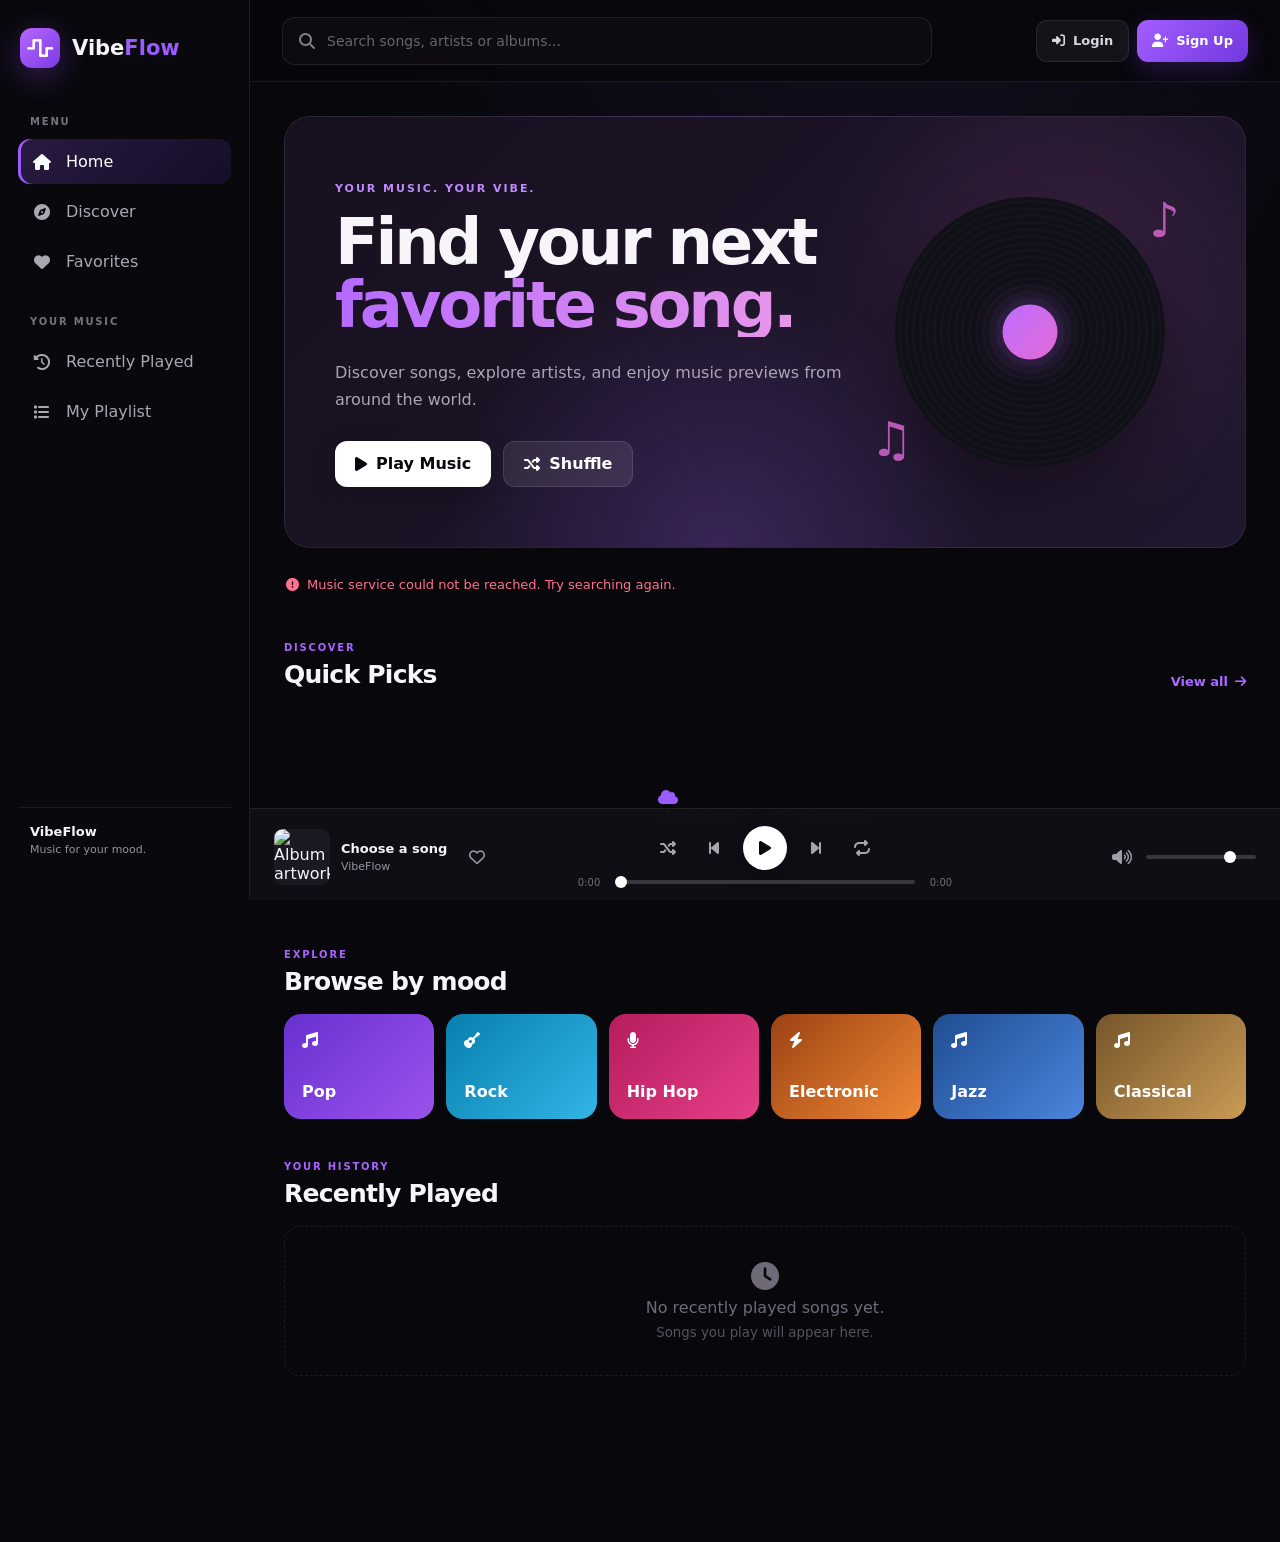
==== commit 7cf1b882: "Update index.html" ====
--- a/index.html
+++ b/index.html
@@ -1,11 +1,7 @@
 <!DOCTYPE html>
 <html lang="en">
 <head>
-    <script>
-    if (!sessionStorage.getItem("vibeflowCurrentUser")) {
-        window.location.replace("login.html");
-    }
-</script>
+    <script src="session.js"></script>
 
     <meta charset="UTF-8">
 
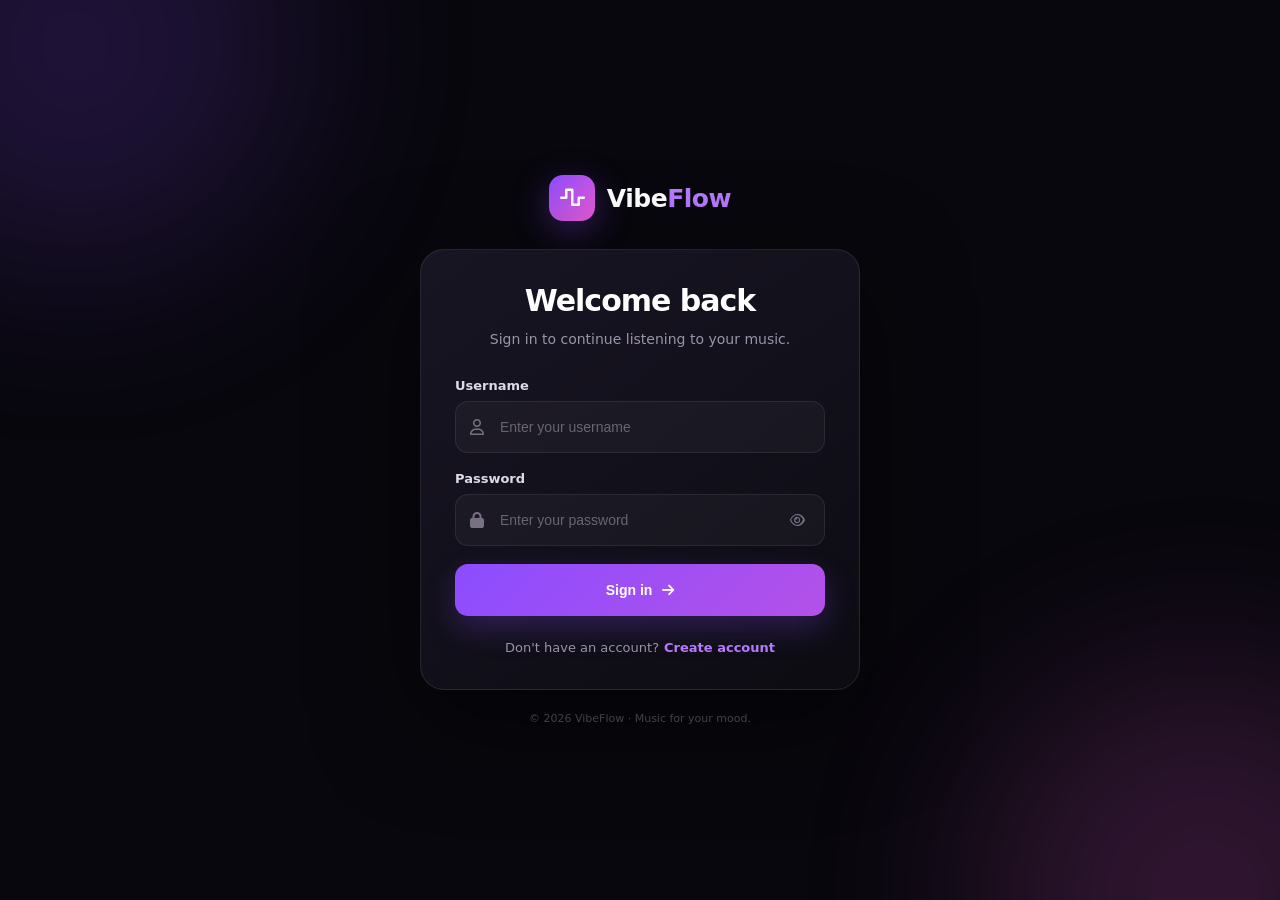
==== commit 7c598664: "Update index.html" ====
--- a/index.html
+++ b/index.html
@@ -1,7 +1,7 @@
 <!DOCTYPE html>
 <html lang="en">
 <head>
-    <script src="session.js"></script>
+    
 
     <meta charset="UTF-8">
 
@@ -16,6 +16,7 @@
     >
 
     <title>VibeFlow — Music Player</title>
+    <script src="session.js"></script>
 
     <link
         rel="stylesheet"
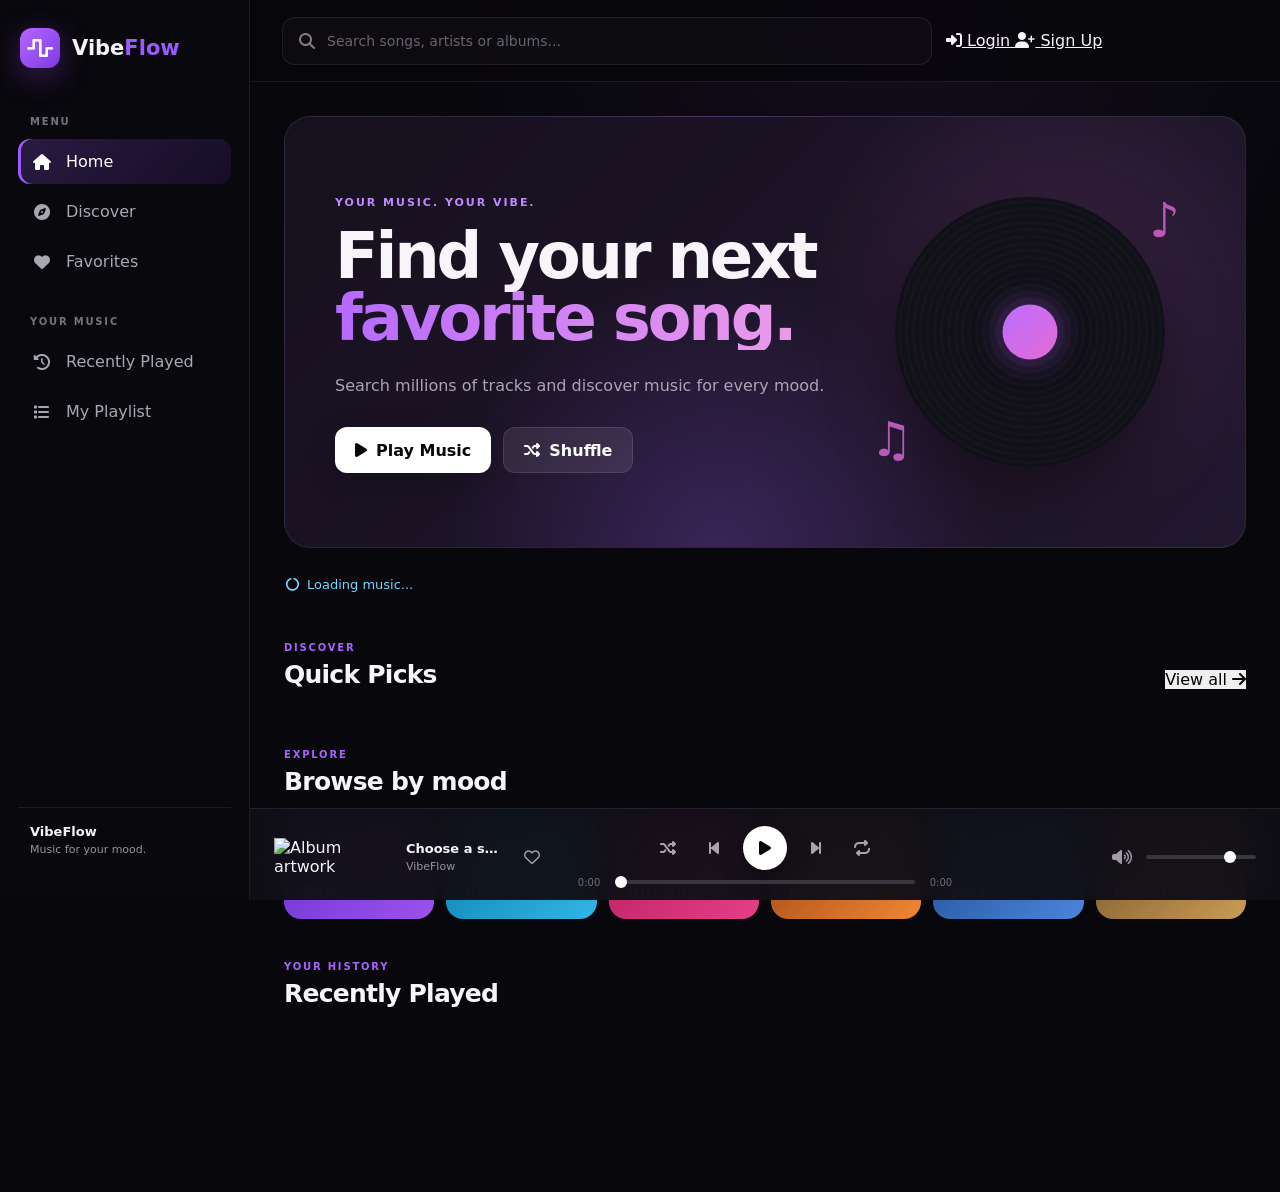
==== commit be44dda9: "Update index.html" ====
--- a/index.html
+++ b/index.html
@@ -1,39 +1,41 @@
 <!DOCTYPE html>
 <html lang="en">
+
 <head>
-    
 
     <meta charset="UTF-8">
 
-    <meta
-        name="viewport"
-        content="width=device-width, initial-scale=1, viewport-fit=cover"
-    >
-
-    <meta
-        name="theme-color"
-        content="#09080d"
-    >
+    <meta name="viewport"
+          content="width=device-width, initial-scale=1.0, viewport-fit=cover">
+
+    <meta name="theme-color" content="#09090d">
 
     <title>VibeFlow — Music Player</title>
-    <script src="session.js"></script>
-
+
+    <!-- Font Awesome -->
     <link
         rel="stylesheet"
         href="https://cdnjs.cloudflare.com/ajax/libs/font-awesome/6.5.2/css/all.min.css"
     >
 
+    <!-- Main CSS -->
     <link rel="stylesheet" href="style.css">
 
 </head>
 
+
 <body>
 
 <div class="app">
 
-    <!-- ================= SIDEBAR ================= -->
+
+    <!-- =====================================================
+         SIDEBAR
+    ====================================================== -->
 
     <aside class="sidebar" id="sidebar">
+
+        <!-- LOGO -->
 
         <div class="logo">
 
@@ -48,63 +50,104 @@
         </div>
 
 
+        <!-- NAVIGATION -->
+
         <nav>
 
-            <p class="nav-title">MENU</p>
+            <p class="nav-title">
+                MENU
+            </p>
+
 
             <button
                 class="nav-item active"
                 data-page="home"
-            >
+                type="button"
+            >
+
                 <i class="fa-solid fa-house"></i>
-                <span>Home</span>
+
+                <span>
+                    Home
+                </span>
+
             </button>
 
 
             <button
                 class="nav-item"
                 data-page="discover"
-            >
+                type="button"
+            >
+
                 <i class="fa-solid fa-compass"></i>
-                <span>Discover</span>
+
+                <span>
+                    Discover
+                </span>
+
             </button>
 
 
             <button
                 class="nav-item"
                 data-page="favorites"
-            >
+                type="button"
+            >
+
                 <i class="fa-solid fa-heart"></i>
-                <span>Favorites</span>
-            </button>
-
-
-            <p class="nav-title">YOUR MUSIC</p>
+
+                <span>
+                    Favorites
+                </span>
+
+            </button>
+
+
+            <p class="nav-title">
+                YOUR MUSIC
+            </p>
 
 
             <button
                 class="nav-item"
                 data-page="recent"
-            >
+                type="button"
+            >
+
                 <i class="fa-solid fa-clock-rotate-left"></i>
-                <span>Recently Played</span>
+
+                <span>
+                    Recently Played
+                </span>
+
             </button>
 
 
             <button
                 class="nav-item"
                 data-page="playlist"
-            >
+                type="button"
+            >
+
                 <i class="fa-solid fa-list"></i>
-                <span>My Playlist</span>
+
+                <span>
+                    My Playlist
+                </span>
+
             </button>
 
         </nav>
 
 
+        <!-- SIDEBAR FOOTER -->
+
         <div class="sidebar-bottom">
 
-            <strong>VibeFlow</strong>
+            <strong>
+                VibeFlow
+            </strong>
 
             <small>
                 Music for your mood.
@@ -115,31 +158,37 @@
     </aside>
 
 
-    <!-- MOBILE OVERLAY -->
-
-    <div
-        class="sidebar-overlay"
-        id="sidebarOverlay"
-    ></div>
-
-
-    <!-- ================= MAIN ================= -->
+
+    <!-- =====================================================
+         MAIN CONTENT
+    ====================================================== -->
 
     <main class="main">
 
 
-        <!-- HEADER -->
+        <!-- =================================================
+             HEADER
+        ================================================== -->
 
         <header class="header">
+
+
+            <!-- MOBILE MENU -->
 
             <button
                 class="mobile-menu"
                 id="mobileMenu"
+                type="button"
                 aria-label="Open menu"
             >
+
                 <i class="fa-solid fa-bars"></i>
-            </button>
-
+
+            </button>
+
+
+
+            <!-- SEARCH -->
 
             <div class="search">
 
@@ -150,54 +199,119 @@
                     type="search"
                     placeholder="Search songs, artists or albums..."
                     autocomplete="off"
-                    enterkeyhint="search"
                 >
 
                 <button
                     id="clearSearch"
                     class="clear-search"
+                    type="button"
                     aria-label="Clear search"
                 >
+
                     <i class="fa-solid fa-xmark"></i>
+
                 </button>
 
             </div>
 
 
-            <!-- AUTH -->
-
-            <div class="profile" id="profileArea">
+
+            <!-- HEADER ACTIONS -->
+
+            <div class="header-actions">
+
+
+                <!-- LOGIN -->
 
                 <a
                     href="login.html"
-                    class="auth-link login-link"
+                    class="auth-btn login-btn"
+                    id="loginButton"
                 >
+
                     <i class="fa-solid fa-right-to-bracket"></i>
-                    <span>Login</span>
+
+                    <span>
+                        Login
+                    </span>
+
                 </a>
 
+
+
+                <!-- SIGN UP -->
 
                 <a
                     href="signup.html"
-                    class="auth-link signup-link"
+                    class="auth-btn signup-btn"
+                    id="signupButton"
                 >
+
                     <i class="fa-solid fa-user-plus"></i>
-                    <span>Sign Up</span>
+
+                    <span>
+                        Sign Up
+                    </span>
+
                 </a>
 
+
+
+                <!-- LOGGED-IN USER -->
+
+                <div
+                    class="user-menu"
+                    id="userMenu"
+                    style="display:none;"
+                >
+
+                    <div
+                        class="user-avatar"
+                        id="userAvatar"
+                    >
+                        U
+                    </div>
+
+                    <span
+                        class="username"
+                        id="username"
+                    >
+                        User
+                    </span>
+
+                    <button
+                        id="logoutButton"
+                        class="logout-btn"
+                        type="button"
+                        title="Logout"
+                        aria-label="Logout"
+                    >
+
+                        <i class="fa-solid fa-right-from-bracket"></i>
+
+                    </button>
+
+                </div>
+
             </div>
 
         </header>
 
 
-        <!-- ================= CONTENT ================= -->
+
+        <!-- =================================================
+             PAGE CONTENT
+        ================================================== -->
 
         <div class="content">
 
 
-            <!-- HERO -->
+            <!-- =================================================
+                 HERO
+            ================================================== -->
 
             <section class="hero">
+
 
                 <div class="hero-text">
 
@@ -207,35 +321,48 @@
 
 
                     <h1>
+
                         Find your next
-                        <span>favorite song.</span>
+
+                        <span>
+                            favorite song.
+                        </span>
+
                     </h1>
 
 
                     <p>
-                        Discover songs, explore artists,
-                        and enjoy music previews from around
-                        the world.
+                        Search millions of tracks and discover
+                        music for every mood.
                     </p>
 
 
                     <div class="hero-buttons">
+
 
                         <button
                             id="heroPlay"
                             class="primary-btn"
+                            type="button"
                         >
+
                             <i class="fa-solid fa-play"></i>
+
                             Play Music
+
                         </button>
 
 
                         <button
                             id="heroShuffle"
                             class="secondary-btn"
+                            type="button"
                         >
+
                             <i class="fa-solid fa-shuffle"></i>
+
                             Shuffle
+
                         </button>
 
                     </div>
@@ -243,14 +370,12 @@
                 </div>
 
 
+
+                <!-- HERO VINYL -->
+
                 <div class="hero-art">
 
                     <div class="vinyl">
-
-                        <div class="vinyl-line line-1"></div>
-                        <div class="vinyl-line line-2"></div>
-                        <div class="vinyl-line line-3"></div>
-                        <div class="vinyl-line line-4"></div>
 
                         <div class="vinyl-center"></div>
 
@@ -261,6 +386,7 @@
                         ♪
                     </div>
 
+
                     <div class="floating-note note-two">
                         ♫
                     </div>
@@ -270,28 +396,40 @@
             </section>
 
 
-            <!-- STATUS -->
+
+            <!-- =================================================
+                 API STATUS
+            ================================================== -->
 
             <div
                 id="status"
                 class="status"
             >
+
                 <i class="fa-solid fa-circle-notch fa-spin"></i>
+
                 Loading music...
+
             </div>
 
 
-            <!-- ================= SONGS ================= -->
+
+            <!-- =================================================
+                 QUICK PICKS
+            ================================================== -->
 
             <section class="section">
 
+
                 <div class="section-heading">
+
 
                     <div>
 
                         <span class="section-label">
                             DISCOVER
                         </span>
+
 
                         <h2 id="sectionTitle">
                             Quick Picks
@@ -302,26 +440,37 @@
 
                     <button
                         id="viewAll"
-                        class="view-all"
-                    >
+                        type="button"
+                    >
+
                         View all
+
                         <i class="fa-solid fa-arrow-right"></i>
+
                     </button>
 
                 </div>
 
+
+
+                <!-- SONGS WILL BE INSERTED BY JS -->
 
                 <div
                     id="songGrid"
                     class="song-grid"
                 ></div>
 
+
             </section>
 
 
-            <!-- ================= GENRES ================= -->
+
+            <!-- =================================================
+                 GENRES
+            ================================================== -->
 
             <section class="section">
+
 
                 <div class="section-heading">
 
@@ -340,58 +489,107 @@
                 </div>
 
 
+
                 <div class="genres">
 
-                    <button data-search="Pop">
+
+                    <!-- POP -->
+
+                    <button
+                        data-search="Pop"
+                        type="button"
+                    >
 
                         <i class="fa-solid fa-music"></i>
 
-                        <span>Pop</span>
+                        <span>
+                            Pop
+                        </span>
 
                     </button>
 
 
-                    <button data-search="Rock">
+
+                    <!-- ROCK -->
+
+                    <button
+                        data-search="Rock"
+                        type="button"
+                    >
 
                         <i class="fa-solid fa-guitar"></i>
 
-                        <span>Rock</span>
+                        <span>
+                            Rock
+                        </span>
 
                     </button>
 
 
-                    <button data-search="Hip Hop">
+
+                    <!-- HIP HOP -->
+
+                    <button
+                        data-search="Hip Hop"
+                        type="button"
+                    >
 
                         <i class="fa-solid fa-microphone"></i>
 
-                        <span>Hip Hop</span>
+                        <span>
+                            Hip Hop
+                        </span>
 
                     </button>
 
 
-                    <button data-search="Electronic">
+
+                    <!-- ELECTRONIC -->
+
+                    <button
+                        data-search="Electronic"
+                        type="button"
+                    >
 
                         <i class="fa-solid fa-bolt"></i>
 
-                        <span>Electronic</span>
+                        <span>
+                            Electronic
+                        </span>
 
                     </button>
 
 
-                    <button data-search="Jazz">
+
+                    <!-- JAZZ -->
+
+                    <button
+                        data-search="Jazz"
+                        type="button"
+                    >
 
                         <i class="fa-solid fa-music"></i>
 
-                        <span>Jazz</span>
+                        <span>
+                            Jazz
+                        </span>
 
                     </button>
 
 
-                    <button data-search="Classical">
+
+                    <!-- CLASSICAL -->
+
+                    <button
+                        data-search="Classical"
+                        type="button"
+                    >
 
                         <i class="fa-solid fa-music"></i>
 
-                        <span>Classical</span>
+                        <span>
+                            Classical
+                        </span>
 
                     </button>
 
@@ -400,17 +598,23 @@
             </section>
 
 
-            <!-- ================= RECENT ================= -->
+
+            <!-- =================================================
+                 RECENTLY PLAYED
+            ================================================== -->
 
             <section class="section">
 
+
                 <div class="section-heading">
+
 
                     <div>
 
                         <span class="section-label">
                             YOUR HISTORY
                         </span>
+
 
                         <h2>
                             Recently Played
@@ -420,72 +624,18 @@
 
                 </div>
 
+
+
+                <!-- JS WILL LOAD LOCALSTORAGE HISTORY -->
 
                 <div
                     id="recentList"
                     class="recent-list"
                 ></div>
 
+
             </section>
 
-
-            <!-- ================= FAVORITES ================= -->
-
-            <section class="section hidden-section" id="favoritesSection">
-
-                <div class="section-heading">
-
-                    <div>
-
-                        <span class="section-label">
-                            YOUR MUSIC
-                        </span>
-
-                        <h2>
-                            Favorites
-                        </h2>
-
-                    </div>
-
-                </div>
-
-
-                <div
-                    id="favoritesList"
-                    class="song-grid"
-                ></div>
-
-            </section>
-
-
-            <!-- ================= PLAYLIST ================= -->
-
-            <section class="section hidden-section" id="playlistSection">
-
-                <div class="section-heading">
-
-                    <div>
-
-                        <span class="section-label">
-                            YOUR MUSIC
-                        </span>
-
-                        <h2>
-                            My Playlist
-                        </h2>
-
-                    </div>
-
-                </div>
-
-
-                <div
-                    id="playlistList"
-                    class="song-grid"
-                ></div>
-
-            </section>
-
         </div>
 
     </main>
@@ -493,22 +643,26 @@
 </div>
 
 
-<!-- ================= PLAYER ================= -->
-
-<div class="player" id="player">
-
+
+<!-- =========================================================
+     MUSIC PLAYER
+========================================================== -->
+
+<div class="player">
+
+
+    <!-- =================================================
+         CURRENT SONG
+    ================================================== -->
 
     <div class="now-playing">
 
-        <div class="player-cover-wrap">
-
-            <img
-                id="playerCover"
-                src=""
-                alt="Album artwork"
-            >
-
-        </div>
+
+        <img
+            id="playerCover"
+            src=""
+            alt="Album artwork"
+        >
 
 
         <div class="now-info">
@@ -517,6 +671,7 @@
                 Choose a song
             </strong>
 
+
             <span id="playerArtist">
                 VibeFlow
             </span>
@@ -527,67 +682,109 @@
         <button
             id="playerFavorite"
             class="icon-btn"
-            aria-label="Favorite"
+            type="button"
+            aria-label="Favorite song"
         >
+
             <i class="fa-regular fa-heart"></i>
+
         </button>
 
     </div>
 
 
+
+    <!-- =================================================
+         PLAYER CONTROLS
+    ================================================== -->
+
     <div class="player-center">
 
 
         <div class="controls">
+
+
+            <!-- SHUFFLE -->
 
             <button
                 id="shuffleBtn"
                 class="control"
+                type="button"
                 aria-label="Shuffle"
             >
+
                 <i class="fa-solid fa-shuffle"></i>
-            </button>
-
+
+            </button>
+
+
+
+            <!-- PREVIOUS -->
 
             <button
                 id="previousBtn"
                 class="control big"
-                aria-label="Previous"
-            >
+                type="button"
+                aria-label="Previous song"
+            >
+
                 <i class="fa-solid fa-backward-step"></i>
-            </button>
-
+
+            </button>
+
+
+
+            <!-- PLAY / PAUSE -->
 
             <button
                 id="playBtn"
                 class="play-btn"
-                aria-label="Play"
-            >
+                type="button"
+                aria-label="Play or pause"
+            >
+
                 <i class="fa-solid fa-play"></i>
-            </button>
-
+
+            </button>
+
+
+
+            <!-- NEXT -->
 
             <button
                 id="nextBtn"
                 class="control big"
-                aria-label="Next"
-            >
+                type="button"
+                aria-label="Next song"
+            >
+
                 <i class="fa-solid fa-forward-step"></i>
-            </button>
-
+
+            </button>
+
+
+
+            <!-- REPEAT -->
 
             <button
                 id="repeatBtn"
                 class="control"
+                type="button"
                 aria-label="Repeat"
             >
+
                 <i class="fa-solid fa-repeat"></i>
+
             </button>
 
         </div>
 
 
+
+        <!-- PROGRESS -->
+
         <div class="progress-area">
+
 
             <span id="currentTime">
                 0:00
@@ -614,14 +811,23 @@
     </div>
 
 
+
+    <!-- =================================================
+         VOLUME
+    ================================================== -->
+
     <div class="volume-area">
+
 
         <button
             id="muteBtn"
             class="icon-btn"
+            type="button"
             aria-label="Mute"
         >
+
             <i class="fa-solid fa-volume-high"></i>
+
         </button>
 
 
@@ -640,17 +846,25 @@
 </div>
 
 
-<!-- AUDIO -->
+
+<!-- =========================================================
+     AUDIO ENGINE
+========================================================== -->
 
 <audio
     id="audio"
     preload="metadata"
-></audio>
-
-
-<!-- SCRIPT -->
+>
+</audio>
+
+
+
+<!-- =========================================================
+     JAVASCRIPT
+========================================================== -->
 
 <script src="script.js"></script>
 
 </body>
+
 </html>
--- a/style.css
+++ b/style.css
@@ -2513,3 +2513,149 @@
     }
 
 }
+
+/* =====================================================
+   USER PROFILE
+===================================================== */
+
+.profile {
+
+    display: flex;
+
+    align-items: center;
+
+    gap: 10px;
+
+}
+
+
+.profile .avatar {
+
+    width: 36px;
+
+    height: 36px;
+
+    border-radius: 50%;
+
+    display: flex;
+
+    align-items: center;
+
+    justify-content: center;
+
+    background:
+        linear-gradient(
+            135deg,
+            #8b4dff,
+            #ed5bd7
+        );
+
+    color: white;
+
+    font-weight: 800;
+
+    font-size: 14px;
+
+}
+
+
+#usernameDisplay {
+
+    max-width: 120px;
+
+    overflow: hidden;
+
+    text-overflow: ellipsis;
+
+    white-space: nowrap;
+
+    color: #ddd8e8;
+
+    font-size: 14px;
+
+}
+
+
+.logout-btn {
+
+    width: 38px;
+
+    height: 38px;
+
+    border-radius: 11px;
+
+    border: 1px solid rgba(
+        255,
+        255,
+        255,
+        0.08
+    );
+
+    background: rgba(
+        255,
+        255,
+        255,
+        0.04
+    );
+
+    color: #aaa4b5;
+
+    cursor: pointer;
+
+    display: flex;
+
+    align-items: center;
+
+    justify-content: center;
+
+    transition: 0.2s ease;
+
+}
+
+
+.logout-btn:hover {
+
+    color: white;
+
+    background: rgba(
+        139,
+        77,
+        255,
+        0.2
+    );
+
+    border-color: rgba(
+        139,
+        77,
+        255,
+        0.5
+    );
+
+}
+
+
+@media (max-width: 600px) {
+
+    #usernameDisplay {
+
+        display: none;
+
+    }
+
+
+    .profile {
+
+        gap: 6px;
+
+    }
+
+
+    .logout-btn {
+
+        width: 36px;
+
+        height: 36px;
+
+    }
+
+}
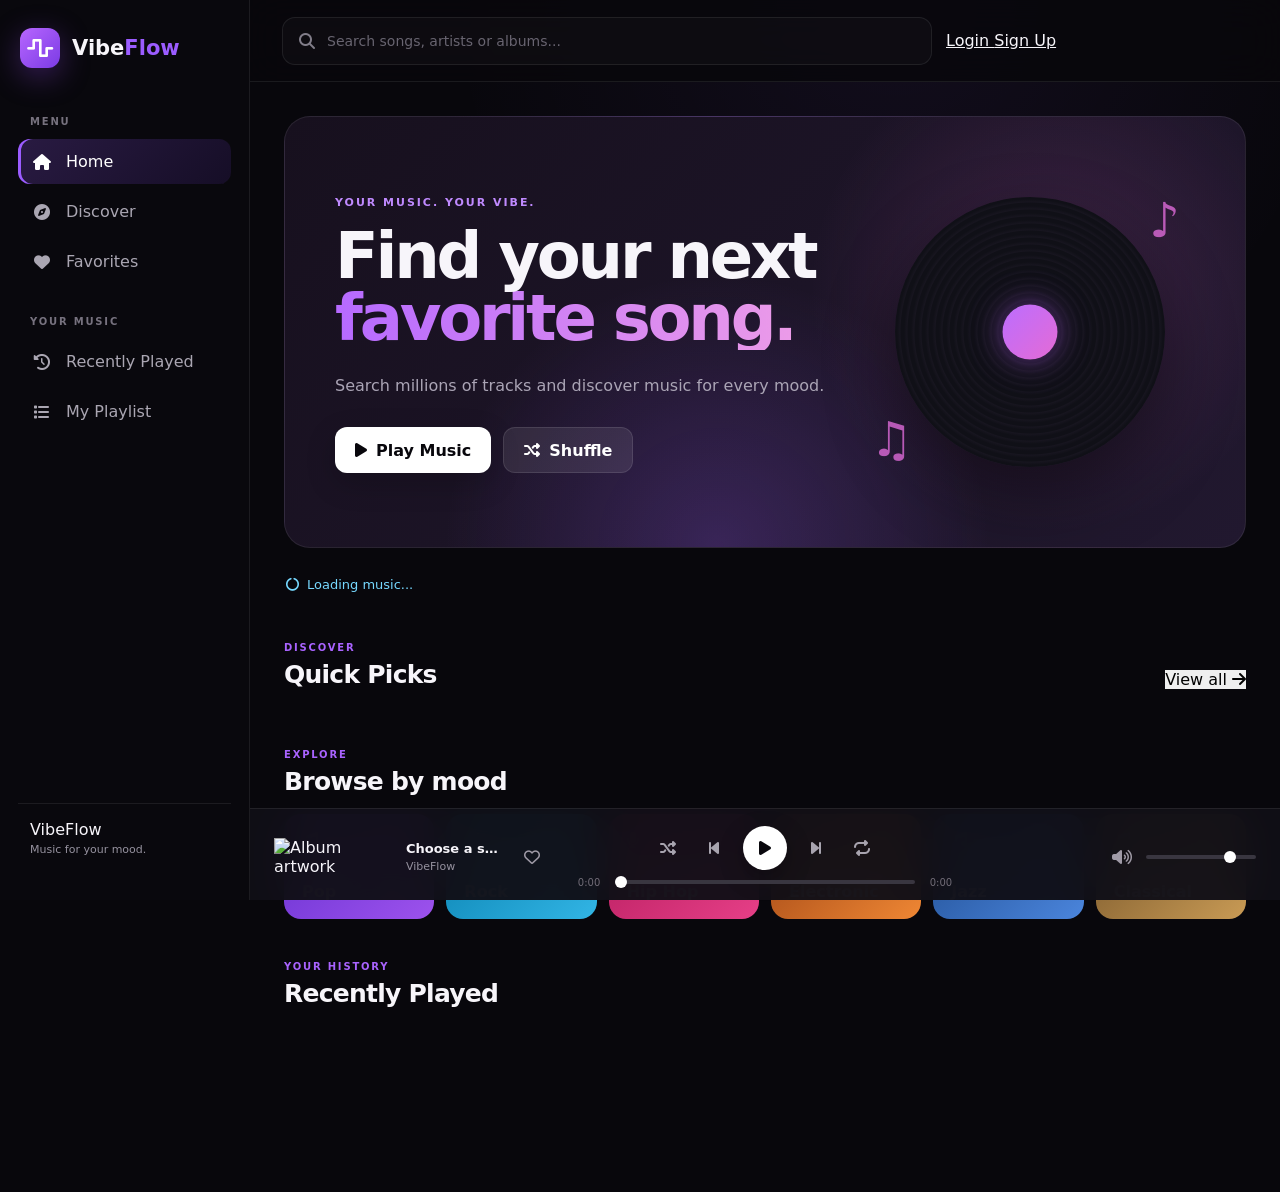
==== commit fd25204d: "Update index.html" ====
--- a/index.html
+++ b/index.html
@@ -5,37 +5,31 @@
 
     <meta charset="UTF-8">
 
-    <meta name="viewport"
-          content="width=device-width, initial-scale=1.0, viewport-fit=cover">
-
-    <meta name="theme-color" content="#09090d">
+    <meta
+        name="viewport"
+        content="width=device-width, initial-scale=1.0"
+    >
+
+    <meta name="theme-color" content="#08070d">
 
     <title>VibeFlow — Music Player</title>
 
-    <!-- Font Awesome -->
     <link
         rel="stylesheet"
         href="https://cdnjs.cloudflare.com/ajax/libs/font-awesome/6.5.2/css/all.min.css"
     >
 
-    <!-- Main CSS -->
     <link rel="stylesheet" href="style.css">
 
 </head>
 
-
 <body>
 
 <div class="app">
 
-
-    <!-- =====================================================
-         SIDEBAR
-    ====================================================== -->
-
-    <aside class="sidebar" id="sidebar">
-
-        <!-- LOGO -->
+    <!-- ================= SIDEBAR ================= -->
+
+    <aside class="sidebar">
 
         <div class="logo">
 
@@ -50,13 +44,9 @@
         </div>
 
 
-        <!-- NAVIGATION -->
-
         <nav>
 
-            <p class="nav-title">
-                MENU
-            </p>
+            <p class="nav-title">MENU</p>
 
 
             <button
@@ -67,9 +57,7 @@
 
                 <i class="fa-solid fa-house"></i>
 
-                <span>
-                    Home
-                </span>
+                <span>Home</span>
 
             </button>
 
@@ -82,9 +70,7 @@
 
                 <i class="fa-solid fa-compass"></i>
 
-                <span>
-                    Discover
-                </span>
+                <span>Discover</span>
 
             </button>
 
@@ -97,16 +83,12 @@
 
                 <i class="fa-solid fa-heart"></i>
 
-                <span>
-                    Favorites
-                </span>
-
-            </button>
-
-
-            <p class="nav-title">
-                YOUR MUSIC
-            </p>
+                <span>Favorites</span>
+
+            </button>
+
+
+            <p class="nav-title">YOUR MUSIC</p>
 
 
             <button
@@ -117,9 +99,7 @@
 
                 <i class="fa-solid fa-clock-rotate-left"></i>
 
-                <span>
-                    Recently Played
-                </span>
+                <span>Recently Played</span>
 
             </button>
 
@@ -132,22 +112,16 @@
 
                 <i class="fa-solid fa-list"></i>
 
-                <span>
-                    My Playlist
-                </span>
+                <span>My Playlist</span>
 
             </button>
 
         </nav>
 
 
-        <!-- SIDEBAR FOOTER -->
-
         <div class="sidebar-bottom">
 
-            <strong>
-                VibeFlow
-            </strong>
+            <span>VibeFlow</span>
 
             <small>
                 Music for your mood.
@@ -159,27 +133,20 @@
 
 
 
-    <!-- =====================================================
-         MAIN CONTENT
-    ====================================================== -->
+    <!-- ================= MAIN ================= -->
 
     <main class="main">
 
 
-        <!-- =================================================
-             HEADER
-        ================================================== -->
+        <!-- ================= HEADER ================= -->
 
         <header class="header">
 
-
-            <!-- MOBILE MENU -->
 
             <button
                 class="mobile-menu"
                 id="mobileMenu"
                 type="button"
-                aria-label="Open menu"
             >
 
                 <i class="fa-solid fa-bars"></i>
@@ -187,25 +154,23 @@
             </button>
 
 
-
-            <!-- SEARCH -->
-
             <div class="search">
 
                 <i class="fa-solid fa-magnifying-glass"></i>
+
 
                 <input
                     id="searchInput"
-                    type="search"
+                    type="text"
                     placeholder="Search songs, artists or albums..."
                     autocomplete="off"
                 >
+
 
                 <button
                     id="clearSearch"
                     class="clear-search"
                     type="button"
-                    aria-label="Clear search"
                 >
 
                     <i class="fa-solid fa-xmark"></i>
@@ -215,76 +180,54 @@
             </div>
 
 
-
-            <!-- HEADER ACTIONS -->
-
-            <div class="header-actions">
-
-
-                <!-- LOGIN -->
+            <!-- AUTH AREA -->
+
+            <div
+                id="authArea"
+                class="auth-area"
+            >
 
                 <a
                     href="login.html"
-                    class="auth-btn login-btn"
                     id="loginButton"
+                    class="auth-button"
                 >
-
-                    <i class="fa-solid fa-right-to-bracket"></i>
-
-                    <span>
-                        Login
-                    </span>
-
+                    Login
                 </a>
 
-
-
-                <!-- SIGN UP -->
 
                 <a
                     href="signup.html"
-                    class="auth-btn signup-btn"
                     id="signupButton"
+                    class="auth-button primary"
                 >
-
-                    <i class="fa-solid fa-user-plus"></i>
-
-                    <span>
-                        Sign Up
-                    </span>
-
+                    Sign Up
                 </a>
 
 
-
-                <!-- LOGGED-IN USER -->
-
                 <div
-                    class="user-menu"
-                    id="userMenu"
+                    id="loggedUser"
+                    class="logged-user"
                     style="display:none;"
                 >
 
                     <div
-                        class="user-avatar"
                         id="userAvatar"
+                        class="avatar"
                     >
                         U
                     </div>
 
-                    <span
-                        class="username"
-                        id="username"
-                    >
+
+                    <span id="usernameDisplay">
                         User
                     </span>
 
+
                     <button
                         id="logoutButton"
-                        class="logout-btn"
                         type="button"
-                        title="Logout"
-                        aria-label="Logout"
+                        class="logout-button"
                     >
 
                         <i class="fa-solid fa-right-from-bracket"></i>
@@ -299,19 +242,14 @@
 
 
 
-        <!-- =================================================
-             PAGE CONTENT
-        ================================================== -->
+        <!-- ================= CONTENT ================= -->
 
         <div class="content">
 
 
-            <!-- =================================================
-                 HERO
-            ================================================== -->
+            <!-- HERO -->
 
             <section class="hero">
-
 
                 <div class="hero-text">
 
@@ -370,9 +308,6 @@
                 </div>
 
 
-
-                <!-- HERO VINYL -->
-
                 <div class="hero-art">
 
                     <div class="vinyl">
@@ -397,9 +332,7 @@
 
 
 
-            <!-- =================================================
-                 API STATUS
-            ================================================== -->
+            <!-- STATUS -->
 
             <div
                 id="status"
@@ -414,15 +347,11 @@
 
 
 
-            <!-- =================================================
-                 QUICK PICKS
-            ================================================== -->
+            <!-- QUICK PICKS -->
 
             <section class="section">
 
-
                 <div class="section-heading">
-
 
                     <div>
 
@@ -451,26 +380,19 @@
 
                 </div>
 
-
-
-                <!-- SONGS WILL BE INSERTED BY JS -->
 
                 <div
                     id="songGrid"
                     class="song-grid"
                 ></div>
 
-
             </section>
 
 
 
-            <!-- =================================================
-                 GENRES
-            ================================================== -->
+            <!-- GENRES -->
 
             <section class="section">
-
 
                 <div class="section-heading">
 
@@ -480,6 +402,7 @@
                             EXPLORE
                         </span>
 
+
                         <h2>
                             Browse by mood
                         </h2>
@@ -489,11 +412,8 @@
                 </div>
 
 
-
                 <div class="genres">
 
-
-                    <!-- POP -->
 
                     <button
                         data-search="Pop"
@@ -502,15 +422,10 @@
 
                         <i class="fa-solid fa-music"></i>
 
-                        <span>
-                            Pop
-                        </span>
+                        <span>Pop</span>
 
                     </button>
 
-
-
-                    <!-- ROCK -->
 
                     <button
                         data-search="Rock"
@@ -519,15 +434,10 @@
 
                         <i class="fa-solid fa-guitar"></i>
 
-                        <span>
-                            Rock
-                        </span>
+                        <span>Rock</span>
 
                     </button>
 
-
-
-                    <!-- HIP HOP -->
 
                     <button
                         data-search="Hip Hop"
@@ -536,15 +446,10 @@
 
                         <i class="fa-solid fa-microphone"></i>
 
-                        <span>
-                            Hip Hop
-                        </span>
+                        <span>Hip Hop</span>
 
                     </button>
 
-
-
-                    <!-- ELECTRONIC -->
 
                     <button
                         data-search="Electronic"
@@ -553,15 +458,10 @@
 
                         <i class="fa-solid fa-bolt"></i>
 
-                        <span>
-                            Electronic
-                        </span>
+                        <span>Electronic</span>
 
                     </button>
 
-
-
-                    <!-- JAZZ -->
 
                     <button
                         data-search="Jazz"
@@ -570,15 +470,10 @@
 
                         <i class="fa-solid fa-music"></i>
 
-                        <span>
-                            Jazz
-                        </span>
+                        <span>Jazz</span>
 
                     </button>
 
-
-
-                    <!-- CLASSICAL -->
 
                     <button
                         data-search="Classical"
@@ -587,9 +482,7 @@
 
                         <i class="fa-solid fa-music"></i>
 
-                        <span>
-                            Classical
-                        </span>
+                        <span>Classical</span>
 
                     </button>
 
@@ -599,15 +492,11 @@
 
 
 
-            <!-- =================================================
-                 RECENTLY PLAYED
-            ================================================== -->
+            <!-- RECENT -->
 
             <section class="section">
 
-
                 <div class="section-heading">
-
 
                     <div>
 
@@ -624,16 +513,12 @@
 
                 </div>
 
-
-
-                <!-- JS WILL LOAD LOCALSTORAGE HISTORY -->
 
                 <div
                     id="recentList"
                     class="recent-list"
                 ></div>
 
-
             </section>
 
         </div>
@@ -644,16 +529,10 @@
 
 
 
-<!-- =========================================================
-     MUSIC PLAYER
-========================================================== -->
+<!-- ================= PLAYER ================= -->
 
 <div class="player">
 
-
-    <!-- =================================================
-         CURRENT SONG
-    ================================================== -->
 
     <div class="now-playing">
 
@@ -683,7 +562,6 @@
             id="playerFavorite"
             class="icon-btn"
             type="button"
-            aria-label="Favorite song"
         >
 
             <i class="fa-regular fa-heart"></i>
@@ -694,83 +572,60 @@
 
 
 
-    <!-- =================================================
-         PLAYER CONTROLS
-    ================================================== -->
-
     <div class="player-center">
 
 
         <div class="controls">
 
-
-            <!-- SHUFFLE -->
 
             <button
                 id="shuffleBtn"
                 class="control"
                 type="button"
-                aria-label="Shuffle"
             >
 
                 <i class="fa-solid fa-shuffle"></i>
 
             </button>
 
-
-
-            <!-- PREVIOUS -->
 
             <button
                 id="previousBtn"
                 class="control big"
                 type="button"
-                aria-label="Previous song"
             >
 
                 <i class="fa-solid fa-backward-step"></i>
 
             </button>
 
-
-
-            <!-- PLAY / PAUSE -->
 
             <button
                 id="playBtn"
                 class="play-btn"
                 type="button"
-                aria-label="Play or pause"
             >
 
                 <i class="fa-solid fa-play"></i>
 
             </button>
 
-
-
-            <!-- NEXT -->
 
             <button
                 id="nextBtn"
                 class="control big"
                 type="button"
-                aria-label="Next song"
             >
 
                 <i class="fa-solid fa-forward-step"></i>
 
             </button>
 
-
-
-            <!-- REPEAT -->
 
             <button
                 id="repeatBtn"
                 class="control"
                 type="button"
-                aria-label="Repeat"
             >
 
                 <i class="fa-solid fa-repeat"></i>
@@ -781,10 +636,7 @@
 
 
 
-        <!-- PROGRESS -->
-
         <div class="progress-area">
-
 
             <span id="currentTime">
                 0:00
@@ -797,8 +649,6 @@
                 min="0"
                 max="100"
                 value="0"
-                step="0.1"
-                aria-label="Song progress"
             >
 
 
@@ -811,10 +661,6 @@
     </div>
 
 
-
-    <!-- =================================================
-         VOLUME
-    ================================================== -->
 
     <div class="volume-area">
 
@@ -823,7 +669,6 @@
             id="muteBtn"
             class="icon-btn"
             type="button"
-            aria-label="Mute"
         >
 
             <i class="fa-solid fa-volume-high"></i>
@@ -838,7 +683,6 @@
             max="1"
             step="0.01"
             value="0.8"
-            aria-label="Volume"
         >
 
     </div>
@@ -847,21 +691,16 @@
 
 
 
-<!-- =========================================================
-     AUDIO ENGINE
-========================================================== -->
+<!-- AUDIO -->
 
 <audio
     id="audio"
     preload="metadata"
->
-</audio>
-
-
-
-<!-- =========================================================
-     JAVASCRIPT
-========================================================== -->
+></audio>
+
+
+
+<!-- YOUR ORIGINAL MUSIC SCRIPT -->
 
 <script src="script.js"></script>
 
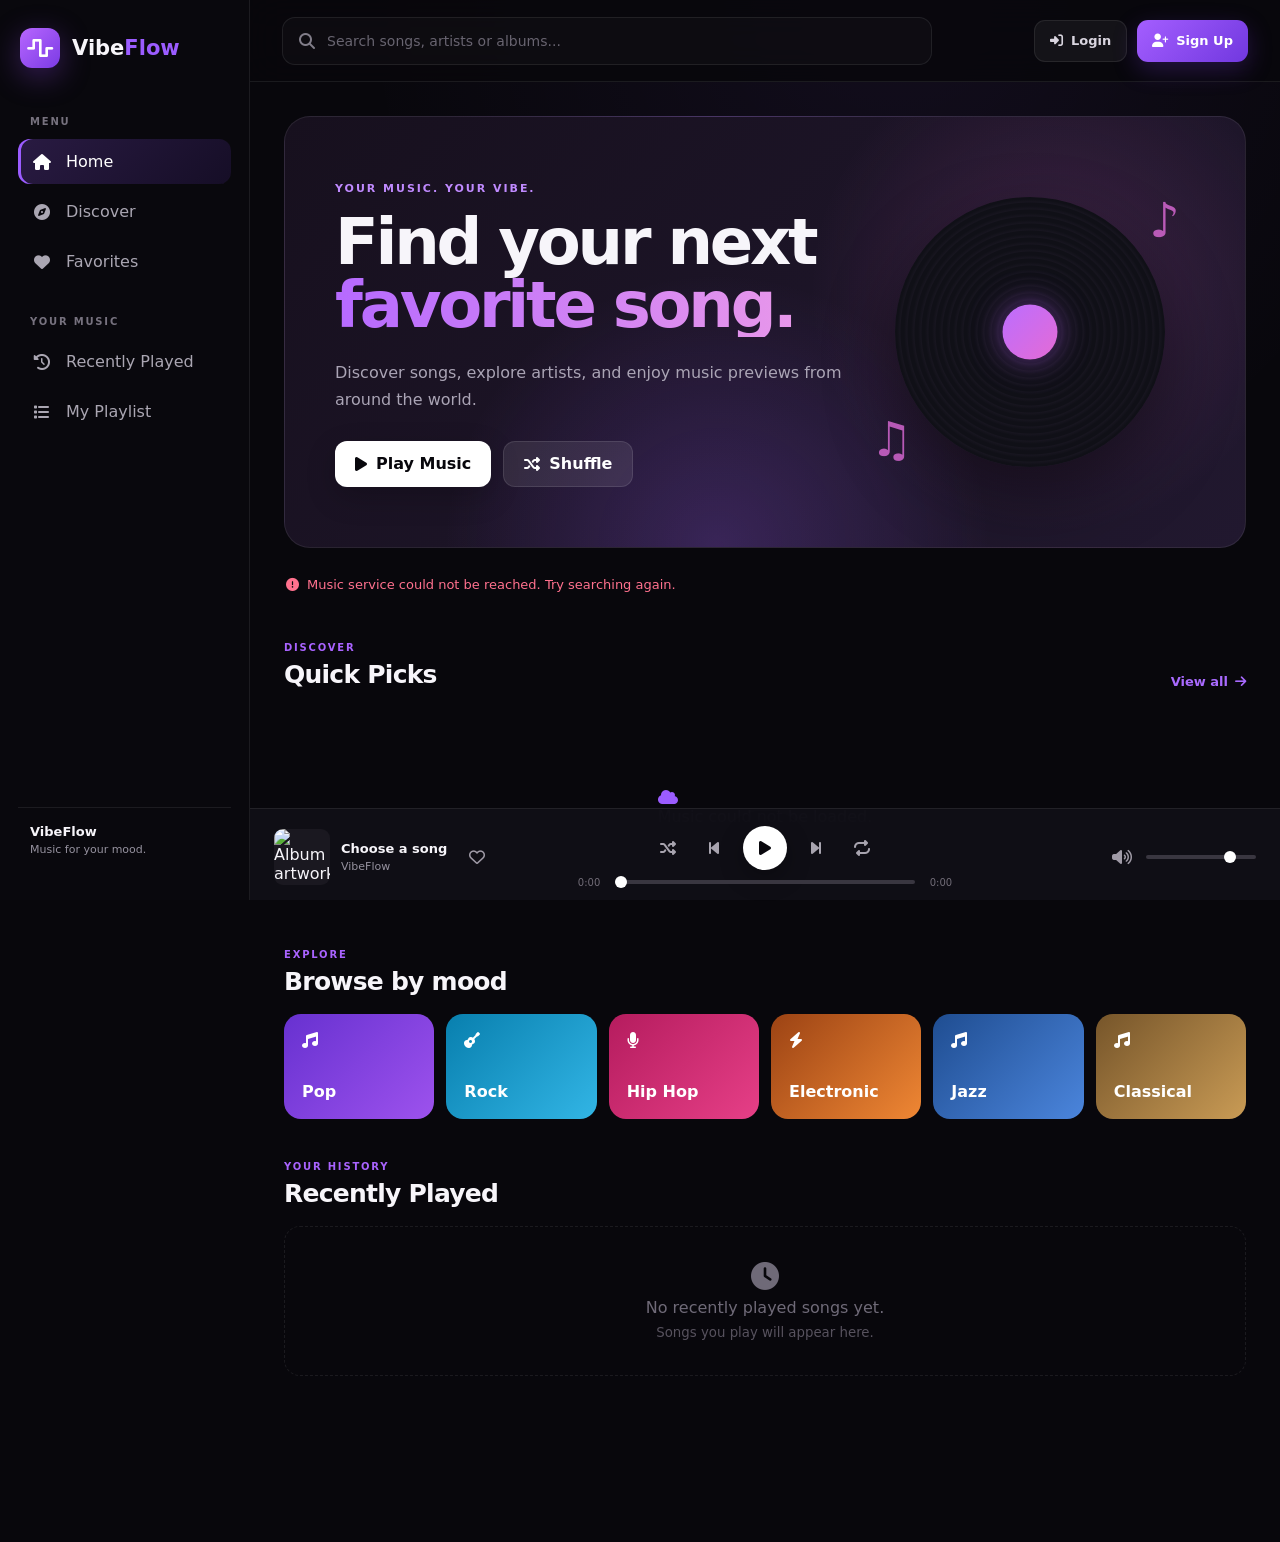
==== commit abc80d42: "Update index.html" ====
--- a/index.html
+++ b/index.html
@@ -1,16 +1,18 @@
 <!DOCTYPE html>
 <html lang="en">
-
 <head>
 
     <meta charset="UTF-8">
 
     <meta
         name="viewport"
-        content="width=device-width, initial-scale=1.0"
+        content="width=device-width, initial-scale=1, viewport-fit=cover"
     >
 
-    <meta name="theme-color" content="#08070d">
+    <meta
+        name="theme-color"
+        content="#09080d"
+    >
 
     <title>VibeFlow — Music Player</title>
 
@@ -29,7 +31,7 @@
 
     <!-- ================= SIDEBAR ================= -->
 
-    <aside class="sidebar">
+    <aside class="sidebar" id="sidebar">
 
         <div class="logo">
 
@@ -48,43 +50,30 @@
 
             <p class="nav-title">MENU</p>
 
-
             <button
                 class="nav-item active"
                 data-page="home"
-                type="button"
-            >
-
+            >
                 <i class="fa-solid fa-house"></i>
-
                 <span>Home</span>
-
             </button>
 
 
             <button
                 class="nav-item"
                 data-page="discover"
-                type="button"
-            >
-
+            >
                 <i class="fa-solid fa-compass"></i>
-
                 <span>Discover</span>
-
             </button>
 
 
             <button
                 class="nav-item"
                 data-page="favorites"
-                type="button"
-            >
-
+            >
                 <i class="fa-solid fa-heart"></i>
-
                 <span>Favorites</span>
-
             </button>
 
 
@@ -94,26 +83,18 @@
             <button
                 class="nav-item"
                 data-page="recent"
-                type="button"
-            >
-
+            >
                 <i class="fa-solid fa-clock-rotate-left"></i>
-
                 <span>Recently Played</span>
-
             </button>
 
 
             <button
                 class="nav-item"
                 data-page="playlist"
-                type="button"
-            >
-
+            >
                 <i class="fa-solid fa-list"></i>
-
                 <span>My Playlist</span>
-
             </button>
 
         </nav>
@@ -121,7 +102,7 @@
 
         <div class="sidebar-bottom">
 
-            <span>VibeFlow</span>
+            <strong>VibeFlow</strong>
 
             <small>
                 Music for your mood.
@@ -132,114 +113,79 @@
     </aside>
 
 
+    <!-- MOBILE OVERLAY -->
+
+    <div
+        class="sidebar-overlay"
+        id="sidebarOverlay"
+    ></div>
+
 
     <!-- ================= MAIN ================= -->
 
     <main class="main">
 
 
-        <!-- ================= HEADER ================= -->
+        <!-- HEADER -->
 
         <header class="header">
-
 
             <button
                 class="mobile-menu"
                 id="mobileMenu"
-                type="button"
-            >
-
+                aria-label="Open menu"
+            >
                 <i class="fa-solid fa-bars"></i>
-
             </button>
 
 
             <div class="search">
 
                 <i class="fa-solid fa-magnifying-glass"></i>
-
 
                 <input
                     id="searchInput"
-                    type="text"
+                    type="search"
                     placeholder="Search songs, artists or albums..."
                     autocomplete="off"
+                    enterkeyhint="search"
                 >
-
 
                 <button
                     id="clearSearch"
                     class="clear-search"
-                    type="button"
+                    aria-label="Clear search"
                 >
-
                     <i class="fa-solid fa-xmark"></i>
-
                 </button>
 
             </div>
 
 
-            <!-- AUTH AREA -->
-
-            <div
-                id="authArea"
-                class="auth-area"
-            >
+            <!-- AUTH -->
+
+            <div class="profile" id="profileArea">
 
                 <a
                     href="login.html"
-                    id="loginButton"
-                    class="auth-button"
+                    class="auth-link login-link"
                 >
-                    Login
+                    <i class="fa-solid fa-right-to-bracket"></i>
+                    <span>Login</span>
                 </a>
 
 
                 <a
                     href="signup.html"
-                    id="signupButton"
-                    class="auth-button primary"
+                    class="auth-link signup-link"
                 >
-                    Sign Up
+                    <i class="fa-solid fa-user-plus"></i>
+                    <span>Sign Up</span>
                 </a>
 
-
-                <div
-                    id="loggedUser"
-                    class="logged-user"
-                    style="display:none;"
-                >
-
-                    <div
-                        id="userAvatar"
-                        class="avatar"
-                    >
-                        U
-                    </div>
-
-
-                    <span id="usernameDisplay">
-                        User
-                    </span>
-
-
-                    <button
-                        id="logoutButton"
-                        type="button"
-                        class="logout-button"
-                    >
-
-                        <i class="fa-solid fa-right-from-bracket"></i>
-
-                    </button>
-
-                </div>
-
             </div>
 
         </header>
-
 
 
         <!-- ================= CONTENT ================= -->
@@ -259,48 +205,35 @@
 
 
                     <h1>
-
                         Find your next
-
-                        <span>
-                            favorite song.
-                        </span>
-
+                        <span>favorite song.</span>
                     </h1>
 
 
                     <p>
-                        Search millions of tracks and discover
-                        music for every mood.
+                        Discover songs, explore artists,
+                        and enjoy music previews from around
+                        the world.
                     </p>
 
 
                     <div class="hero-buttons">
-
 
                         <button
                             id="heroPlay"
                             class="primary-btn"
-                            type="button"
                         >
-
                             <i class="fa-solid fa-play"></i>
-
                             Play Music
-
                         </button>
 
 
                         <button
                             id="heroShuffle"
                             class="secondary-btn"
-                            type="button"
                         >
-
                             <i class="fa-solid fa-shuffle"></i>
-
                             Shuffle
-
                         </button>
 
                     </div>
@@ -311,6 +244,11 @@
                 <div class="hero-art">
 
                     <div class="vinyl">
+
+                        <div class="vinyl-line line-1"></div>
+                        <div class="vinyl-line line-2"></div>
+                        <div class="vinyl-line line-3"></div>
+                        <div class="vinyl-line line-4"></div>
 
                         <div class="vinyl-center"></div>
 
@@ -321,7 +259,6 @@
                         ♪
                     </div>
 
-
                     <div class="floating-note note-two">
                         ♫
                     </div>
@@ -329,7 +266,6 @@
                 </div>
 
             </section>
-
 
 
             <!-- STATUS -->
@@ -338,16 +274,12 @@
                 id="status"
                 class="status"
             >
-
                 <i class="fa-solid fa-circle-notch fa-spin"></i>
-
                 Loading music...
-
             </div>
 
 
-
-            <!-- QUICK PICKS -->
+            <!-- ================= SONGS ================= -->
 
             <section class="section">
 
@@ -359,7 +291,6 @@
                             DISCOVER
                         </span>
 
-
                         <h2 id="sectionTitle">
                             Quick Picks
                         </h2>
@@ -369,13 +300,10 @@
 
                     <button
                         id="viewAll"
-                        type="button"
+                        class="view-all"
                     >
-
                         View all
-
                         <i class="fa-solid fa-arrow-right"></i>
-
                     </button>
 
                 </div>
@@ -389,8 +317,7 @@
             </section>
 
 
-
-            <!-- GENRES -->
+            <!-- ================= GENRES ================= -->
 
             <section class="section">
 
@@ -402,7 +329,6 @@
                             EXPLORE
                         </span>
 
-
                         <h2>
                             Browse by mood
                         </h2>
@@ -414,11 +340,7 @@
 
                 <div class="genres">
 
-
-                    <button
-                        data-search="Pop"
-                        type="button"
-                    >
+                    <button data-search="Pop">
 
                         <i class="fa-solid fa-music"></i>
 
@@ -427,10 +349,7 @@
                     </button>
 
 
-                    <button
-                        data-search="Rock"
-                        type="button"
-                    >
+                    <button data-search="Rock">
 
                         <i class="fa-solid fa-guitar"></i>
 
@@ -439,10 +358,7 @@
                     </button>
 
 
-                    <button
-                        data-search="Hip Hop"
-                        type="button"
-                    >
+                    <button data-search="Hip Hop">
 
                         <i class="fa-solid fa-microphone"></i>
 
@@ -451,10 +367,7 @@
                     </button>
 
 
-                    <button
-                        data-search="Electronic"
-                        type="button"
-                    >
+                    <button data-search="Electronic">
 
                         <i class="fa-solid fa-bolt"></i>
 
@@ -463,10 +376,7 @@
                     </button>
 
 
-                    <button
-                        data-search="Jazz"
-                        type="button"
-                    >
+                    <button data-search="Jazz">
 
                         <i class="fa-solid fa-music"></i>
 
@@ -475,10 +385,7 @@
                     </button>
 
 
-                    <button
-                        data-search="Classical"
-                        type="button"
-                    >
+                    <button data-search="Classical">
 
                         <i class="fa-solid fa-music"></i>
 
@@ -491,8 +398,7 @@
             </section>
 
 
-
-            <!-- RECENT -->
+            <!-- ================= RECENT ================= -->
 
             <section class="section">
 
@@ -503,7 +409,6 @@
                         <span class="section-label">
                             YOUR HISTORY
                         </span>
-
 
                         <h2>
                             Recently Played
@@ -521,6 +426,64 @@
 
             </section>
 
+
+            <!-- ================= FAVORITES ================= -->
+
+            <section class="section hidden-section" id="favoritesSection">
+
+                <div class="section-heading">
+
+                    <div>
+
+                        <span class="section-label">
+                            YOUR MUSIC
+                        </span>
+
+                        <h2>
+                            Favorites
+                        </h2>
+
+                    </div>
+
+                </div>
+
+
+                <div
+                    id="favoritesList"
+                    class="song-grid"
+                ></div>
+
+            </section>
+
+
+            <!-- ================= PLAYLIST ================= -->
+
+            <section class="section hidden-section" id="playlistSection">
+
+                <div class="section-heading">
+
+                    <div>
+
+                        <span class="section-label">
+                            YOUR MUSIC
+                        </span>
+
+                        <h2>
+                            My Playlist
+                        </h2>
+
+                    </div>
+
+                </div>
+
+
+                <div
+                    id="playlistList"
+                    class="song-grid"
+                ></div>
+
+            </section>
+
         </div>
 
     </main>
@@ -528,20 +491,22 @@
 </div>
 
 
-
 <!-- ================= PLAYER ================= -->
 
-<div class="player">
+<div class="player" id="player">
 
 
     <div class="now-playing">
 
-
-        <img
-            id="playerCover"
-            src=""
-            alt="Album artwork"
-        >
+        <div class="player-cover-wrap">
+
+            <img
+                id="playerCover"
+                src=""
+                alt="Album artwork"
+            >
+
+        </div>
 
 
         <div class="now-info">
@@ -550,7 +515,6 @@
                 Choose a song
             </strong>
 
-
             <span id="playerArtist">
                 VibeFlow
             </span>
@@ -561,79 +525,64 @@
         <button
             id="playerFavorite"
             class="icon-btn"
-            type="button"
+            aria-label="Favorite"
         >
-
             <i class="fa-regular fa-heart"></i>
-
         </button>
 
     </div>
 
 
-
     <div class="player-center">
 
 
         <div class="controls">
-
 
             <button
                 id="shuffleBtn"
                 class="control"
-                type="button"
-            >
-
+                aria-label="Shuffle"
+            >
                 <i class="fa-solid fa-shuffle"></i>
-
             </button>
 
 
             <button
                 id="previousBtn"
                 class="control big"
-                type="button"
-            >
-
+                aria-label="Previous"
+            >
                 <i class="fa-solid fa-backward-step"></i>
-
             </button>
 
 
             <button
                 id="playBtn"
                 class="play-btn"
-                type="button"
-            >
-
+                aria-label="Play"
+            >
                 <i class="fa-solid fa-play"></i>
-
             </button>
 
 
             <button
                 id="nextBtn"
                 class="control big"
-                type="button"
-            >
-
+                aria-label="Next"
+            >
                 <i class="fa-solid fa-forward-step"></i>
-
             </button>
 
 
             <button
                 id="repeatBtn"
                 class="control"
-                type="button"
-            >
-
+                aria-label="Repeat"
+            >
                 <i class="fa-solid fa-repeat"></i>
-
             </button>
 
         </div>
-
 
 
         <div class="progress-area">
@@ -649,6 +598,8 @@
                 min="0"
                 max="100"
                 value="0"
+                step="0.1"
+                aria-label="Song progress"
             >
 
 
@@ -661,18 +612,14 @@
     </div>
 
 
-
     <div class="volume-area">
-
 
         <button
             id="muteBtn"
             class="icon-btn"
-            type="button"
+            aria-label="Mute"
         >
-
             <i class="fa-solid fa-volume-high"></i>
-
         </button>
 
 
@@ -683,12 +630,12 @@
             max="1"
             step="0.01"
             value="0.8"
+            aria-label="Volume"
         >
 
     </div>
 
 </div>
-
 
 
 <!-- AUDIO -->
@@ -699,11 +646,9 @@
 ></audio>
 
 
-
-<!-- YOUR ORIGINAL MUSIC SCRIPT -->
+<!-- SCRIPT -->
 
 <script src="script.js"></script>
 
 </body>
-
 </html>
